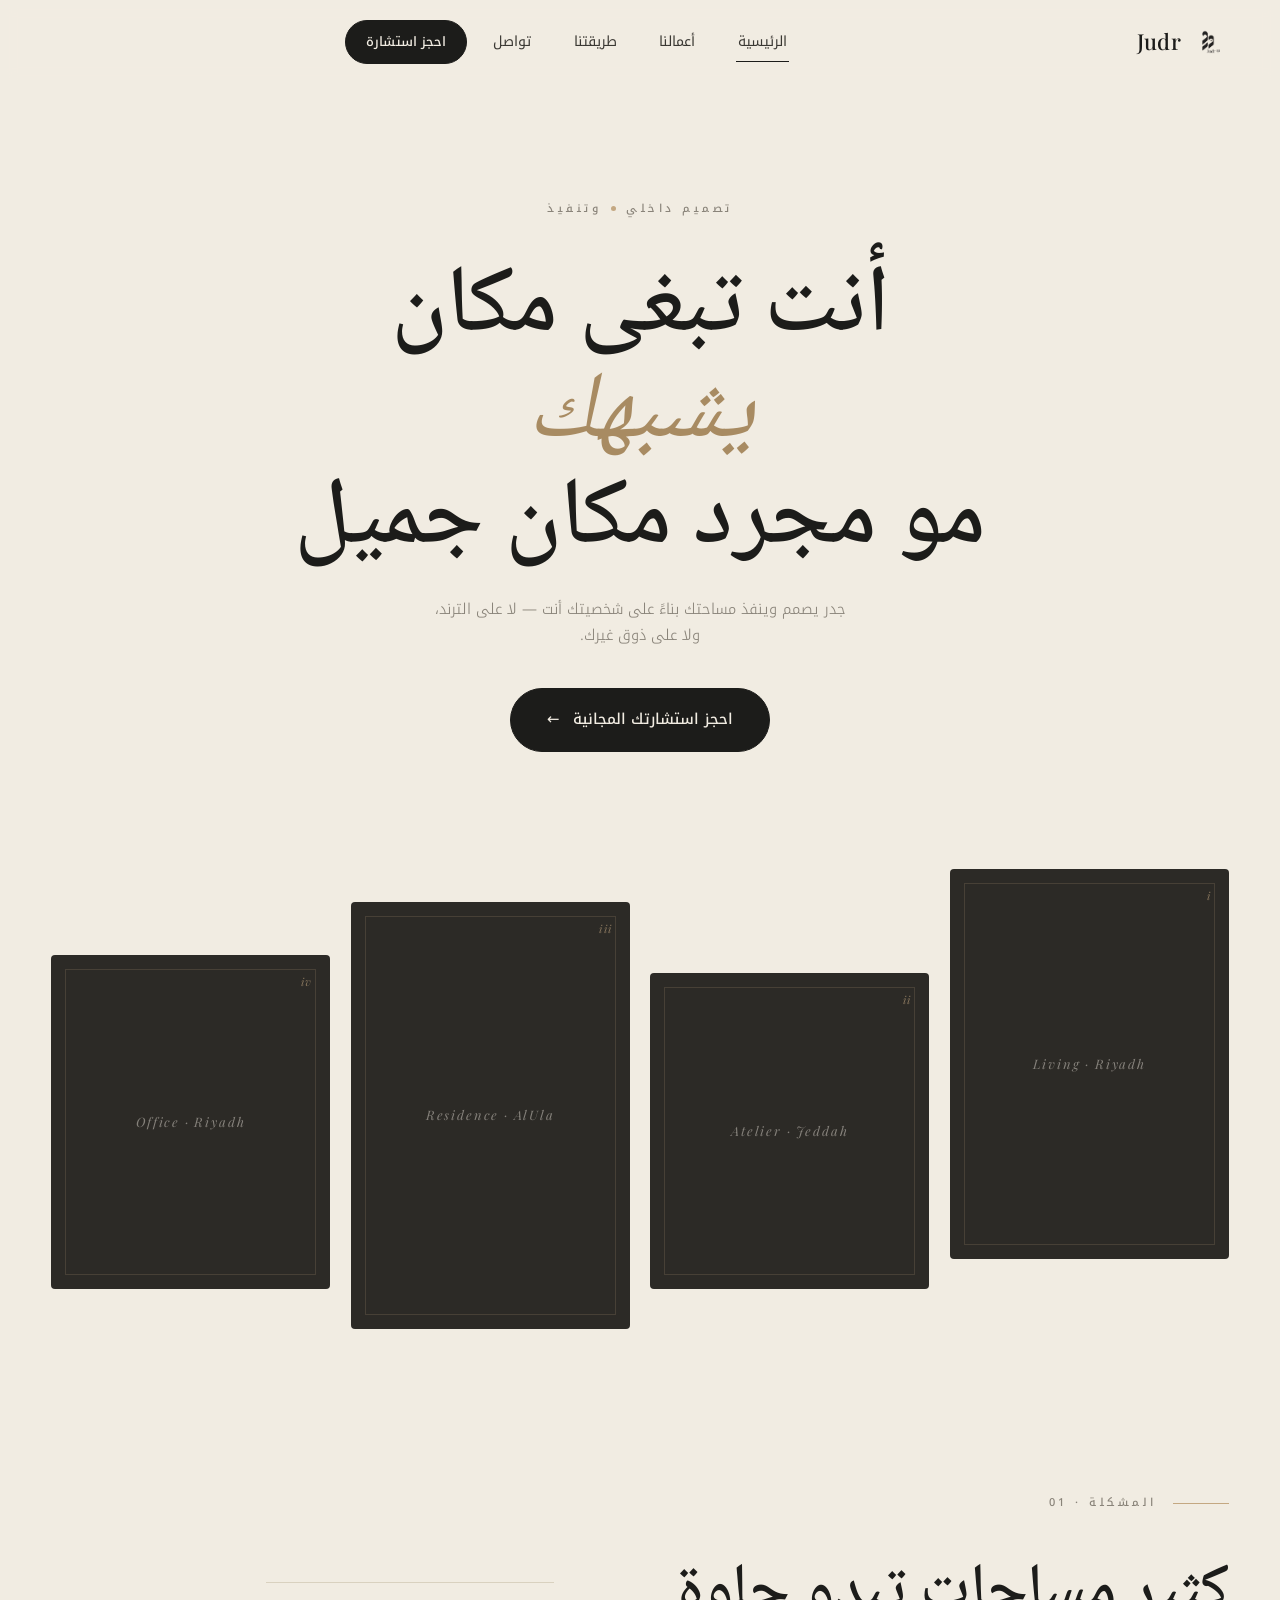
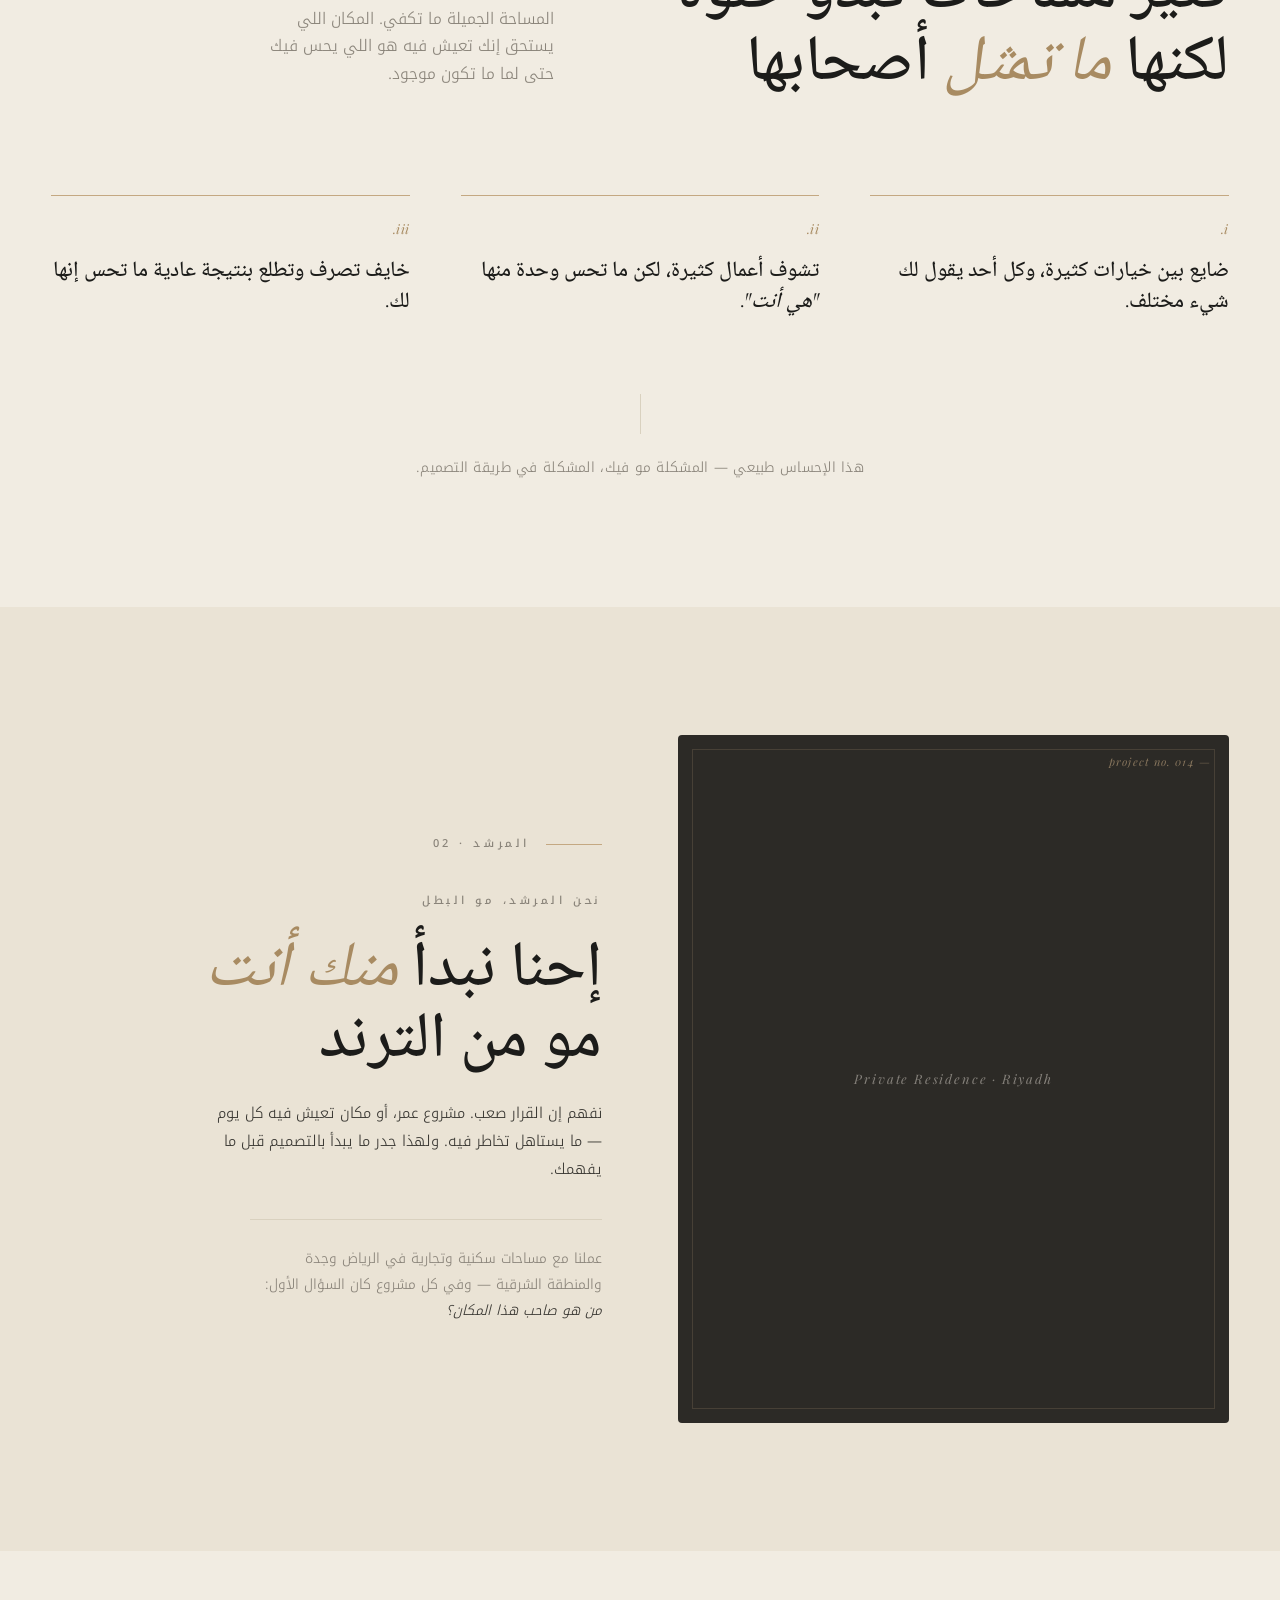
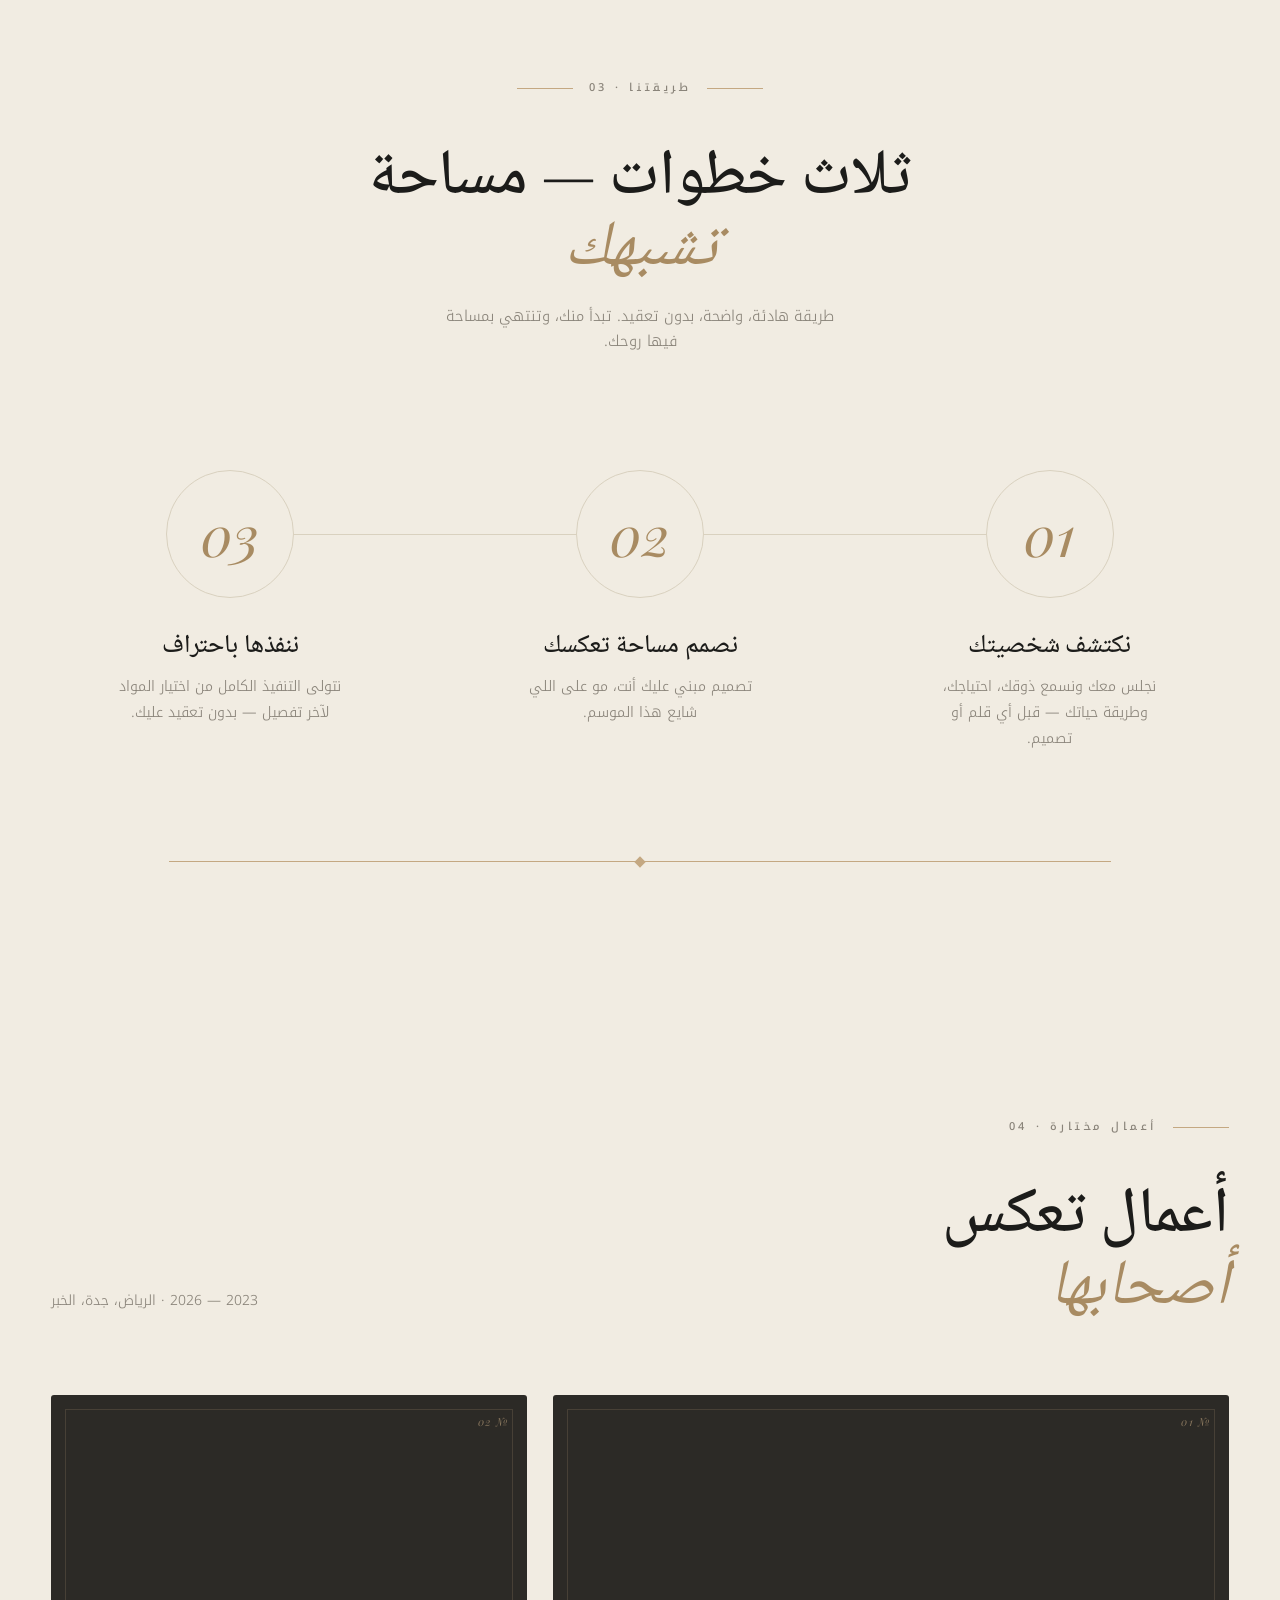
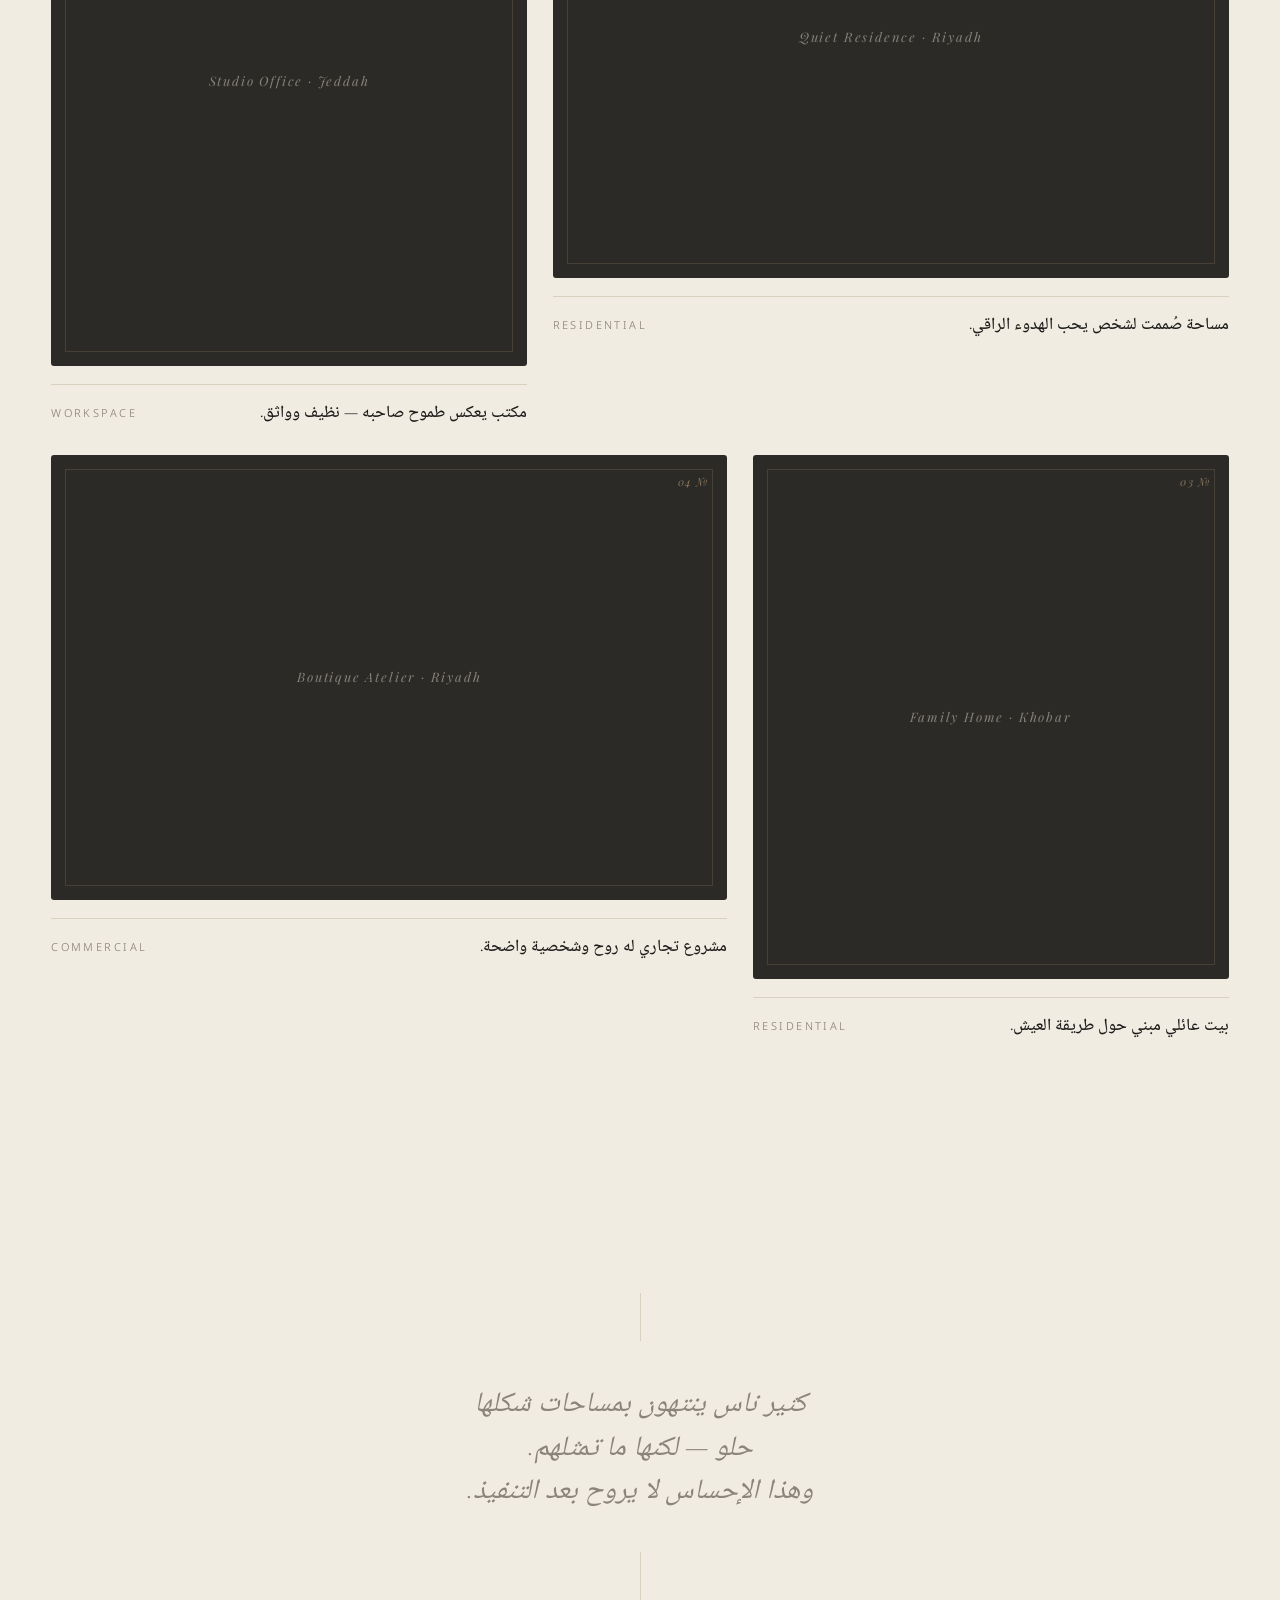
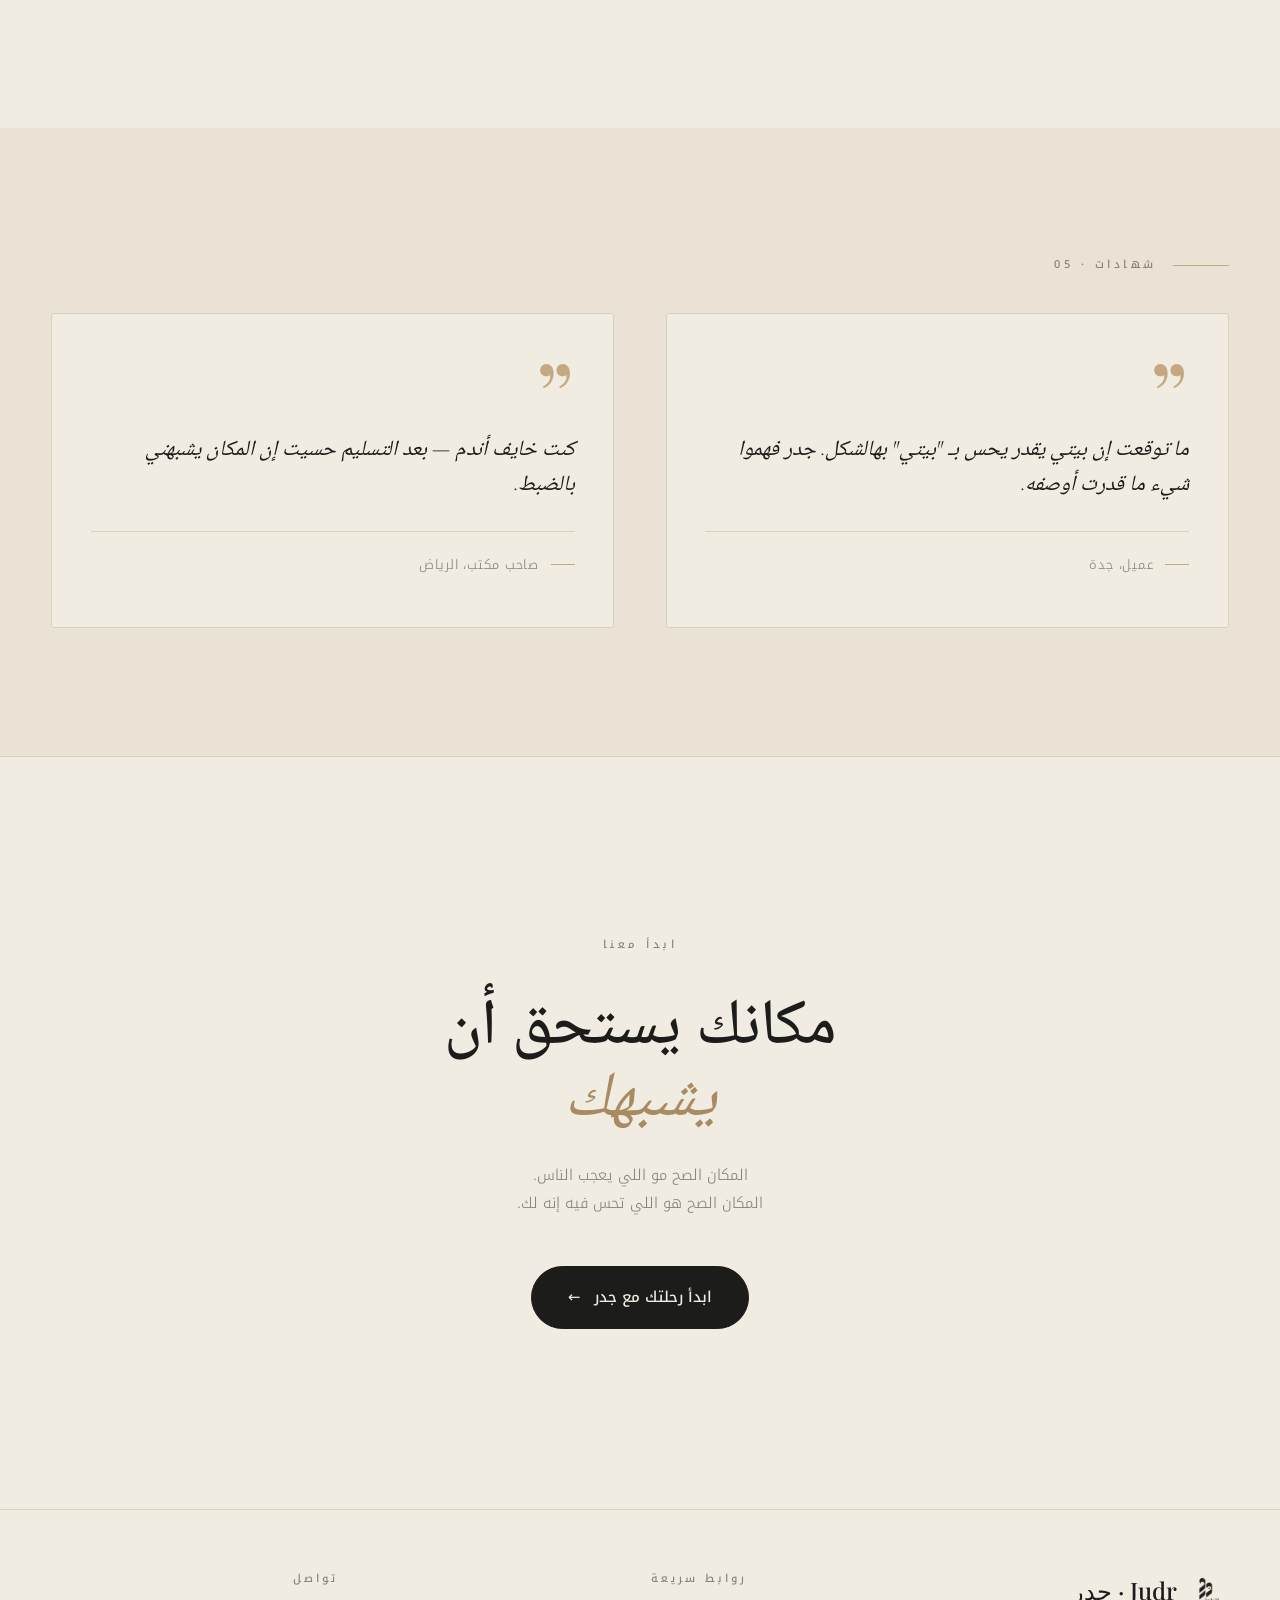
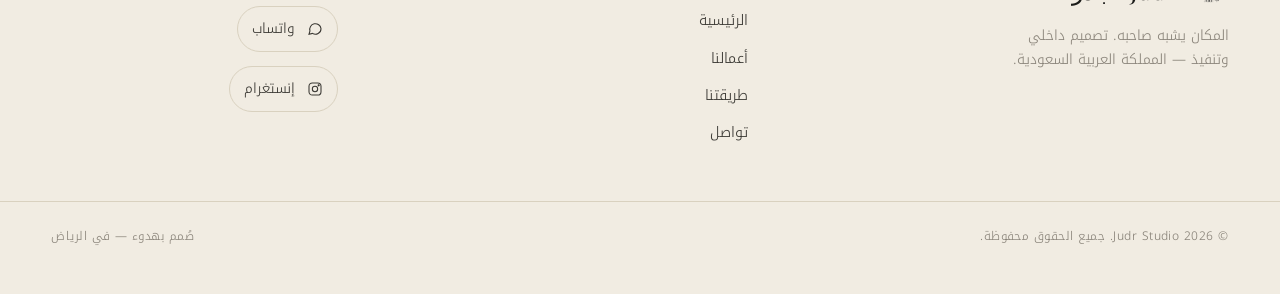
==== Judr Landing v1.html @ 9d0e46f1 "Add files via upload" ====
<!doctype html>
<html lang="ar" dir="rtl">
<head>
<meta charset="utf-8" />
<meta name="viewport" content="width=device-width, initial-scale=1" />
<title>جدر — تصميم داخلي وتنفيذ</title>
<link rel="preconnect" href="https://fonts.googleapis.com">
<link rel="preconnect" href="https://fonts.gstatic.com" crossorigin>
<link href="https://fonts.googleapis.com/css2?family=Cormorant+Garamond:ital,wght@0,400;0,500;0,600;0,700;1,400;1,500&family=Playfair+Display:ital,wght@0,400;0,500;0,600;0,700;1,400&family=Noto+Naskh+Arabic:wght@400;500;600;700&family=Noto+Kufi+Arabic:wght@300;400;500;600;700&display=swap" rel="stylesheet">
<style>
  /* ---------- Tokens ---------- */
  :root{
    --linen: #F1ECE2;
    --linen-2: #EAE3D5;
    --linen-deep: #2C2A26;
    --ink: #1C1C1A;
    --ink-soft: #3A3833;
    --muted: #8A847A;
    --muted-2: #B5AE9F;
    --rule: #D9D1BF;
    --gold: #C4A882;
    --gold-deep: #A88B62;

    --serif-ar: "Cormorant Garamond", "Noto Naskh Arabic", "Playfair Display", serif;
    --serif-en: "Playfair Display", "Cormorant Garamond", serif;
    --sans-ar: "Noto Kufi Arabic", "Inter", system-ui, sans-serif;

    --maxw: 1280px;
    --gutter: clamp(20px, 4vw, 56px);
  }

  *{box-sizing:border-box}
  html,body{margin:0;padding:0}
  html{scroll-behavior:smooth}
  body{
    background: var(--linen);
    color: var(--ink);
    font-family: var(--sans-ar);
    font-weight: 300;
    font-size: 16px;
    line-height: 1.7;
    -webkit-font-smoothing: antialiased;
    text-rendering: optimizeLegibility;
  }
  img{max-width:100%;display:block}
  a{color:inherit;text-decoration:none}
  button{font:inherit;color:inherit;background:none;border:0;cursor:pointer}

  .wrap{max-width: var(--maxw); margin:0 auto; padding: 0 var(--gutter);}

  /* ---------- Typography ---------- */
  .eyebrow{
    font-family: var(--sans-ar);
    font-size: 11px;
    font-weight: 500;
    letter-spacing: .32em;
    color: var(--muted);
    text-transform: uppercase;
  }
  .eyebrow .dot{
    display:inline-block; width:5px; height:5px; border-radius:50%;
    background: var(--gold); margin: 0 10px 2px; vertical-align: middle;
  }
  h1,h2,h3{
    font-family: var(--serif-ar);
    font-weight: 500;
    color: var(--ink);
    margin: 0;
    line-height: 1.12;
    letter-spacing: -0.005em;
  }
  h1{ font-size: clamp(44px, 7.4vw, 108px); font-weight: 500; }
  h2{ font-size: clamp(34px, 5vw, 68px); font-weight: 500; }
  h3{ font-size: clamp(20px, 1.6vw, 26px); font-weight: 600; }
  p{margin:0}

  .lede{
    font-family: var(--sans-ar);
    color: var(--ink-soft);
    font-size: clamp(15px, 1.15vw, 18px);
    font-weight: 300;
    line-height: 1.85;
  }
  .muted{ color: var(--muted); }

  /* ---------- Buttons ---------- */
  .pill{
    display:inline-flex; align-items:center; gap: 14px;
    padding: 14px 28px;
    border-radius: 999px;
    font-family: var(--sans-ar);
    font-size: 14px; font-weight: 500;
    background: var(--ink); color: var(--linen);
    transition: transform .25s ease, background .25s ease;
    border: 1px solid var(--ink);
  }
  .pill:hover{ background: #000; transform: translateY(-1px); }
  .pill .arrow{ display:inline-block; transition: transform .3s ease; }
  .pill:hover .arrow{ transform: translateX(-4px); }
  .pill.lg{ padding: 18px 36px; font-size: 15px; }
  .pill.ghost{
    background: transparent; color: var(--ink); border-color: var(--ink);
  }
  .pill.ghost:hover{ background: var(--ink); color: var(--linen); }

  .pill.sm{ padding: 10px 20px; font-size: 13px; }

  /* ---------- Nav ---------- */
  .nav{
    position: sticky; top: 0; z-index: 50;
    background: color-mix(in oklab, var(--linen) 92%, transparent);
    backdrop-filter: saturate(140%) blur(8px);
    -webkit-backdrop-filter: saturate(140%) blur(8px);
    border-bottom: 1px solid transparent;
    transition: border-color .3s ease, background .3s ease;
  }
  .nav.is-stuck{ border-bottom-color: var(--rule); }
  .nav-inner{
    display:grid;
    grid-template-columns: 1fr auto 1fr;
    align-items:center;
    height: 84px;
    gap: 24px;
  }
  .nav-brand{ display:flex; align-items:center; gap: 12px; }
  .nav-brand img{ width: 36px; height: 36px; object-fit: contain; }
  .nav-brand .word{
    font-family: var(--serif-en); font-size: 22px; font-weight: 500; letter-spacing: .01em;
  }
  .nav-links{
    display:flex; justify-content:center; gap: clamp(20px, 3vw, 44px);
    font-size: 14px; font-weight: 400; color: var(--ink-soft);
  }
  .nav-links a{
    position: relative; padding: 8px 2px;
    transition: color .25s ease;
  }
  .nav-links a::after{
    content:""; position:absolute; right:0; left:0; bottom: 0;
    height: 1px; background: var(--ink);
    transform: scaleX(0); transform-origin: right;
    transition: transform .35s ease;
  }
  .nav-links a:hover::after, .nav-links a.active::after{ transform: scaleX(1); }
  .nav-cta{ display:flex; justify-content: flex-start; }

  /* ---------- Hero ---------- */
  .hero{
    padding-top: clamp(60px, 9vw, 130px);
    padding-bottom: clamp(40px, 6vw, 80px);
    text-align: center;
    position: relative;
  }
  .hero .eyebrow{ display:block; margin-bottom: 28px; }
  .hero h1{
    max-width: 16ch;
    margin: 0 auto;
  }
  .hero h1 .accent{
    font-family: var(--serif-ar);
    font-style: italic;
    color: var(--gold-deep);
    font-weight: 400;
  }
  .hero .sub{
    max-width: 46ch;
    margin: 32px auto 40px;
    color: var(--muted);
    font-size: clamp(15px, 1.1vw, 17px);
  }

  /* hero photo strip — staggered */
  .strip{
    margin-top: clamp(60px, 9vw, 110px);
    display: grid;
    grid-template-columns: repeat(12, 1fr);
    gap: clamp(12px, 1.6vw, 22px);
    align-items: end;
  }
  .strip .ph{ border-radius: 4px; overflow:hidden; position: relative; }
  .strip .ph-1{ grid-column: 1 / span 3; aspect-ratio: 3/4.2; transform: translateY(-30px);}
  .strip .ph-2{ grid-column: 4 / span 3; aspect-ratio: 3/3.4;}
  .strip .ph-3{ grid-column: 7 / span 3; aspect-ratio: 3/4.6; transform: translateY(40px);}
  .strip .ph-4{ grid-column: 10 / span 3; aspect-ratio: 3/3.6;}

  /* ---------- Section frame ---------- */
  section{ padding: clamp(80px, 10vw, 160px) 0; }
  .section-label{
    display:flex; align-items:center; gap: 16px;
    margin-bottom: clamp(28px, 3vw, 44px);
  }
  .section-label .line{
    flex: 0 0 56px; height:1px; background: var(--gold);
  }
  .section-label.center{ justify-content:center; }

  /* ---------- Problem ---------- */
  .problem h2{ max-width: 22ch; }
  .problem-head{
    display:grid; grid-template-columns: 1.1fr .9fr; gap: 60px;
    align-items: end;
    margin-bottom: clamp(60px, 8vw, 100px);
  }
  .problem-head .aside{
    color: var(--muted); padding-bottom: 8px;
    max-width: 32ch;
    border-top: 1px solid var(--rule);
    padding-top: 22px;
  }
  .pains{
    display:grid; grid-template-columns: repeat(3, 1fr); gap: clamp(28px, 4vw, 56px);
  }
  .pain{
    border-top: 1px solid var(--gold);
    padding-top: 22px;
  }
  .pain .num{
    font-family: var(--serif-en);
    font-style: italic;
    color: var(--gold-deep);
    font-size: 13px;
    letter-spacing: .04em;
    margin-bottom: 14px;
  }
  .pain p{
    font-family: var(--serif-ar);
    font-size: clamp(20px, 1.7vw, 26px);
    line-height: 1.45;
    color: var(--ink);
    font-weight: 500;
  }
  .problem-foot{
    margin-top: clamp(50px, 6vw, 80px);
    text-align: center;
    color: var(--muted);
    font-size: 14px;
    letter-spacing: .02em;
  }
  .problem-foot::before{
    content:""; display:block; width:1px; height:40px; background: var(--rule); margin: 0 auto 22px;
  }

  /* ---------- Guide ---------- */
  .guide{ background: var(--linen-2); }
  .guide-grid{
    display:grid; grid-template-columns: 1fr 1fr; gap: clamp(40px, 6vw, 90px);
    align-items: center;
  }
  .guide-img{
    aspect-ratio: 4 / 5;
    border-radius: 4px; overflow:hidden;
  }
  .guide h2{ margin: 18px 0 28px; max-width: 14ch; }
  .guide h2 em{
    font-style: italic; color: var(--gold-deep); font-weight: 400;
  }
  .guide .lede{ max-width: 44ch; }
  .guide .proof{
    margin-top: 36px;
    padding-top: 26px;
    border-top: 1px solid var(--rule);
    color: var(--muted);
    font-size: 14px;
    line-height: 1.85;
    max-width: 44ch;
  }

  /* ---------- Methodology ---------- */
  .method{ text-align:center; }
  .method h2{ max-width: 18ch; margin: 0 auto; }
  .method h2 em{ font-style: italic; color: var(--gold-deep); font-weight: 400;}
  .method-intro{
    margin: 24px auto 0;
    color: var(--muted);
    max-width: 46ch;
    font-size: 15px;
  }
  .timeline{
    margin-top: clamp(70px, 9vw, 120px);
    position: relative;
  }
  .timeline-track{
    position: absolute;
    top: 64px;
    right: 12%; left: 12%;
    height: 1px; background: var(--rule);
  }
  .timeline-track::before, .timeline-track::after{
    content:""; position:absolute; top:50%; width:7px; height:7px; border-radius:50%;
    background: var(--gold); transform: translateY(-50%);
  }
  .timeline-track::before{ right: -3px; }
  .timeline-track::after{ left: -3px; }
  .steps{
    display:grid; grid-template-columns: repeat(3,1fr);
    gap: clamp(24px, 4vw, 56px);
    position: relative;
  }
  .step{
    text-align: center;
    padding: 0 8px;
  }
  .step .num{
    display:flex; align-items:center; justify-content:center;
    width: 128px; height: 128px;
    margin: 0 auto;
    border: 1px solid var(--rule);
    border-radius: 50%;
    background: var(--linen);
    font-family: var(--serif-en);
    font-style: italic;
    font-size: 56px;
    font-weight: 400;
    color: var(--gold-deep);
    position: relative;
  }
  .step .num::before{
    content:""; position:absolute; inset: 8px;
    border: 1px solid transparent;
    border-radius: 50%;
    transition: border-color .4s ease;
  }
  .step:hover .num::before{ border-color: var(--gold); }
  .step h3{
    margin-top: 32px;
    font-family: var(--serif-ar);
    font-size: clamp(22px, 2vw, 30px);
    font-weight: 500;
  }
  .step p{
    margin: 14px auto 0;
    color: var(--muted);
    max-width: 28ch;
    font-size: 14.5px;
    line-height: 1.8;
  }
  .method-divider{
    margin: clamp(70px, 9vw, 110px) auto 0;
    width: 80%; height: 1px; background: var(--gold);
    position: relative;
  }
  .method-divider::before{
    content:""; position:absolute; top:50%; right:50%;
    transform: translate(50%, -50%) rotate(45deg);
    width: 8px; height: 8px; background: var(--gold);
  }

  /* ---------- Work showcase ---------- */
  .work{ }
  .work-head{
    display:flex; justify-content: space-between; align-items: end;
    flex-wrap: wrap; gap: 24px;
    margin-bottom: clamp(50px, 6vw, 80px);
  }
  .work-head h2{ max-width: 18ch; }
  .work-head .meta{ color: var(--muted); font-size: 14px; padding-bottom: 6px; }

  .work-grid{
    display:grid;
    grid-template-columns: repeat(12, 1fr);
    gap: clamp(20px, 2.4vw, 36px) clamp(20px, 2vw, 28px);
  }
  .work-card{ display:block; }
  .work-card .ph{ border-radius: 3px; overflow:hidden; }
  .work-card .meta-row{
    display:flex; justify-content: space-between; align-items: baseline;
    margin-top: 18px;
    padding-top: 14px;
    border-top: 1px solid var(--rule);
    gap: 16px;
  }
  .work-card .desc{
    font-family: var(--serif-ar);
    font-size: clamp(17px, 1.3vw, 21px);
    color: var(--ink);
    line-height: 1.5;
    font-weight: 500;
  }
  .work-card .tag{
    font-size: 11px; letter-spacing: .22em; color: var(--muted);
    text-transform: uppercase;
    flex-shrink: 0;
    padding-top: 4px;
  }

  .work-card.c1{ grid-column: 1 / span 7; }
  .work-card.c1 .ph{ aspect-ratio: 7/5; }
  .work-card.c2{ grid-column: 8 / span 5; transform: translateY(60px); }
  .work-card.c2 .ph{ aspect-ratio: 5/6; }
  .work-card.c3{ grid-column: 1 / span 5; }
  .work-card.c3 .ph{ aspect-ratio: 5/5.5; }
  .work-card.c4{ grid-column: 6 / span 7; transform: translateY(-40px); }
  .work-card.c4 .ph{ aspect-ratio: 7/4.6; }

  /* ---------- Failure line ---------- */
  .failure{
    text-align:center;
    padding: clamp(80px, 10vw, 140px) 0;
  }
  .failure p{
    font-family: var(--serif-ar);
    font-style: italic;
    font-size: clamp(22px, 2.2vw, 32px);
    color: var(--muted);
    max-width: 30ch;
    margin: 0 auto;
    line-height: 1.55;
    font-weight: 400;
  }
  .failure::before, .failure::after{
    content:""; display:block; width:1px; height:48px;
    background: var(--rule); margin: 0 auto;
  }
  .failure::before{ margin-bottom: 40px; }
  .failure::after{ margin-top: 40px; }

  /* ---------- Testimonials ---------- */
  .quotes{ background: var(--linen-2); }
  .quotes-grid{
    display:grid; grid-template-columns: 1fr 1fr; gap: clamp(28px, 4vw, 64px);
  }
  .qcard{
    padding: clamp(36px, 4vw, 56px) clamp(28px, 3vw, 48px);
    background: var(--linen);
    border: 1px solid var(--rule);
    border-radius: 3px;
    position: relative;
  }
  .qcard .mark{
    font-family: var(--serif-en);
    color: var(--gold);
    font-size: 96px;
    line-height: .6;
    height: 50px;
    margin-bottom: 16px;
  }
  .qcard blockquote{
    margin: 0;
    font-family: var(--serif-ar);
    font-style: italic;
    font-size: clamp(20px, 1.7vw, 26px);
    line-height: 1.6;
    color: var(--ink);
    font-weight: 400;
  }
  .qcard .by{
    margin-top: 30px;
    padding-top: 22px;
    border-top: 1px solid var(--rule);
    color: var(--muted);
    font-size: 13px;
    letter-spacing: .06em;
    display:flex; align-items:center; gap: 12px;
  }
  .qcard .by .dash{ width: 24px; height: 1px; background: var(--gold); display:inline-block; }

  /* ---------- Final CTA ---------- */
  .final{
    text-align:center;
    padding: clamp(110px, 14vw, 200px) 0;
    background: var(--linen);
    border-top: 1px solid var(--rule);
  }
  .final .eyebrow{ display:block; margin-bottom: 32px; }
  .final h2{ max-width: 18ch; margin: 0 auto; }
  .final h2 em{ font-style: italic; color: var(--gold-deep); font-weight:400; }
  .final p{
    margin: 32px auto 48px;
    max-width: 38ch;
    color: var(--muted);
    font-size: clamp(15px, 1.1vw, 17px);
    line-height: 1.85;
  }

  /* ---------- Footer ---------- */
  footer{
    border-top: 1px solid var(--rule);
    background: var(--linen);
    padding: 60px 0 48px;
  }
  .foot{
    display:grid;
    grid-template-columns: 1.2fr 1fr .8fr;
    gap: clamp(28px, 4vw, 60px);
    align-items: start;
  }
  .foot-brand{ display:flex; flex-direction:column; gap: 14px; }
  .foot-brand .row{ display:flex; align-items:center; gap: 12px; }
  .foot-brand img{ width: 40px; height: 40px; object-fit: contain; }
  .foot-brand .word{ font-family: var(--serif-en); font-size: 24px; font-weight: 500; }
  .foot-brand .tag{ color: var(--muted); font-size: 14px; max-width: 28ch; line-height: 1.7; }

  .foot h4{
    margin: 0 0 18px;
    font-family: var(--sans-ar);
    font-size: 11px;
    letter-spacing: .28em;
    color: var(--muted);
    font-weight: 500;
    text-transform: uppercase;
  }
  .foot ul{ list-style:none; margin:0; padding:0; display:flex; flex-direction:column; gap: 10px; }
  .foot ul a{
    font-size: 14.5px; color: var(--ink-soft);
    transition: color .25s ease;
  }
  .foot ul a:hover{ color: var(--gold-deep); }

  .socials{ display:flex; flex-direction:column; gap: 14px; }
  .socials a{
    display:inline-flex; align-items:center; gap: 12px;
    font-size: 14px; color: var(--ink-soft);
    padding: 10px 14px;
    border: 1px solid var(--rule);
    border-radius: 999px;
    width: fit-content;
    transition: border-color .25s ease, color .25s ease;
  }
  .socials a:hover{ border-color: var(--gold); color: var(--ink); }
  .socials svg{ width: 16px; height: 16px; }

  .foot-base{
    margin-top: 56px;
    padding-top: 24px;
    border-top: 1px solid var(--rule);
    display:flex; justify-content:space-between; gap: 16px;
    font-size: 12px; color: var(--muted);
    letter-spacing: .04em;
  }

  /* ---------- Image placeholder (dark linen) ---------- */
  .ph{
    background: var(--linen-deep);
    color: rgba(241,236,226,.55);
    display:flex; align-items:center; justify-content:center;
    text-align:center;
    position: relative;
    overflow: hidden;
  }
  .ph .label{
    font-family: var(--serif-en);
    font-style: italic;
    font-size: 13px;
    letter-spacing: .14em;
    color: rgba(241,236,226,.45);
    padding: 0 12px;
  }
  .ph::before{
    content:"";
    position:absolute;
    inset: 14px;
    border: 1px solid rgba(196,168,130,.18);
    pointer-events: none;
  }
  .ph .corner{
    position:absolute; top:18px; right:18px;
    font-family: var(--serif-en);
    font-style: italic;
    font-size: 11px;
    color: rgba(196,168,130,.6);
    letter-spacing: .1em;
  }

  /* ---------- Reveal on scroll ---------- */
  .reveal{ opacity:0; transform: translateY(18px); transition: opacity 1.1s ease, transform 1.1s ease;}
  .reveal.in{ opacity:1; transform: none; }

  /* ---------- Responsive ---------- */
  @media (max-width: 960px){
    .nav-inner{ grid-template-columns: 1fr auto; height: 72px;}
    .nav-links{ display:none; }
    .strip{ grid-template-columns: repeat(6, 1fr); }
    .strip .ph-1{ grid-column: 1 / span 3; transform:none; aspect-ratio: 3/4;}
    .strip .ph-2{ grid-column: 4 / span 3; aspect-ratio: 3/4;}
    .strip .ph-3{ grid-column: 1 / span 3; transform:none; aspect-ratio: 3/4;}
    .strip .ph-4{ grid-column: 4 / span 3; aspect-ratio: 3/4;}
    .problem-head{ grid-template-columns: 1fr; gap: 28px; }
    .pains{ grid-template-columns: 1fr; gap: 36px; }
    .guide-grid{ grid-template-columns: 1fr; }
    .guide-img{ aspect-ratio: 4/3.6; }
    .timeline-track{ display:none; }
    .steps{ grid-template-columns: 1fr; gap: 56px; }
    .work-grid{ grid-template-columns: 1fr; }
    .work-card.c1, .work-card.c2, .work-card.c3, .work-card.c4{
      grid-column: 1 / -1; transform: none;
    }
    .work-card .ph{ aspect-ratio: 4/3 !important; }
    .quotes-grid{ grid-template-columns: 1fr; }
    .foot{ grid-template-columns: 1fr; gap: 40px; }
    .foot-base{ flex-direction: column; gap: 8px; }
  }
  @media (max-width: 560px){
    .hero{ padding-top: 40px; }
    .pill.lg{ padding: 16px 28px; }
  }
</style>
</head>
<body>

<!-- ============== NAV ============== -->
<header class="nav" id="nav">
  <div class="wrap nav-inner">
    <a href="#" class="nav-brand" aria-label="جدر">
      <img src="assets/judr-logo.png" alt="" />
      <span class="word">Judr</span>
    </a>
    <nav class="nav-links" aria-label="الرئيسية">
      <a href="#" class="active">الرئيسية</a>
      <a href="#work">أعمالنا</a>
      <a href="#method">طريقتنا</a>
      <a href="#contact">تواصل</a>
    </nav>
    <div class="nav-cta">
      <a class="pill sm" href="#contact">احجز استشارة</a>
    </div>
  </div>
</header>

<!-- ============== HERO ============== -->
<section class="hero">
  <div class="wrap">
    <span class="eyebrow">تصميم داخلي<span class="dot"></span>وتنفيذ</span>
    <h1 class="reveal">
      أنت تبغى مكان <span class="accent">يشبهك</span><br/>
      مو مجرد مكان جميل
    </h1>
    <p class="sub reveal">جدر يصمم وينفذ مساحتك بناءً على شخصيتك أنت — لا على الترند، ولا على ذوق غيرك.</p>
    <a class="pill lg" href="#contact">
      احجز استشارتك المجانية
      <span class="arrow">←</span>
    </a>

    <div class="strip">
      <div class="ph ph-1"><span class="corner">i</span><span class="label">Living · Riyadh</span></div>
      <div class="ph ph-2"><span class="corner">ii</span><span class="label">Atelier · Jeddah</span></div>
      <div class="ph ph-3"><span class="corner">iii</span><span class="label">Residence · AlUla</span></div>
      <div class="ph ph-4"><span class="corner">iv</span><span class="label">Office · Riyadh</span></div>
    </div>
  </div>
</section>

<!-- ============== PROBLEM ============== -->
<section class="problem">
  <div class="wrap">
    <div class="problem-head">
      <div>
        <div class="section-label"><span class="line"></span><span class="eyebrow">المشكلة · 01</span></div>
        <h2 class="reveal">
          كثير مساحات تبدو حلوة<br/>
          لكنها <em style="font-style:italic;color:var(--gold-deep);font-weight:400">ما تمثل</em> أصحابها
        </h2>
      </div>
      <p class="aside">المساحة الجميلة ما تكفي. المكان اللي يستحق إنك تعيش فيه هو اللي يحس فيك حتى لما ما تكون موجود.</p>
    </div>

    <div class="pains">
      <div class="pain reveal">
        <div class="num">i.</div>
        <p>ضايع بين خيارات كثيرة، وكل أحد يقول لك شيء مختلف.</p>
      </div>
      <div class="pain reveal">
        <div class="num">ii.</div>
        <p>تشوف أعمال كثيرة، لكن ما تحس وحدة منها <em style="font-style:italic">"هي أنت"</em>.</p>
      </div>
      <div class="pain reveal">
        <div class="num">iii.</div>
        <p>خايف تصرف وتطلع بنتيجة عادية ما تحس إنها لك.</p>
      </div>
    </div>

    <p class="problem-foot">هذا الإحساس طبيعي — المشكلة مو فيك، المشكلة في طريقة التصميم.</p>
  </div>
</section>

<!-- ============== GUIDE ============== -->
<section class="guide">
  <div class="wrap">
    <div class="guide-grid">
      <div class="guide-img ph">
        <span class="corner">— project no. 014</span>
        <span class="label">Private Residence · Riyadh</span>
      </div>
      <div class="reveal">
        <div class="section-label"><span class="line"></span><span class="eyebrow">المرشد · 02</span></div>
        <span class="eyebrow" style="display:block;margin-bottom:14px">نحن المرشد، مو البطل</span>
        <h2>إحنا نبدأ <em>منك أنت</em><br/>مو من الترند</h2>
        <p class="lede">نفهم إن القرار صعب. مشروع عمر، أو مكان تعيش فيه كل يوم — ما يستاهل تخاطر فيه. ولهذا جدر ما يبدأ بالتصميم قبل ما يفهمك.</p>
        <p class="proof">عملنا مع مساحات سكنية وتجارية في الرياض وجدة والمنطقة الشرقية — وفي كل مشروع كان السؤال الأول: <em style="color:var(--ink-soft)">من هو صاحب هذا المكان؟</em></p>
      </div>
    </div>
  </div>
</section>

<!-- ============== METHODOLOGY ============== -->
<section class="method" id="method">
  <div class="wrap">
    <div class="section-label center"><span class="line"></span><span class="eyebrow">طريقتنا · 03</span><span class="line"></span></div>
    <h2>ثلاث خطوات — مساحة <em>تشبهك</em></h2>
    <p class="method-intro">طريقة هادئة، واضحة، بدون تعقيد. تبدأ منك، وتنتهي بمساحة فيها روحك.</p>

    <div class="timeline">
      <div class="timeline-track" aria-hidden="true"></div>
      <div class="steps">
        <div class="step reveal">
          <div class="num">01</div>
          <h3>نكتشف شخصيتك</h3>
          <p>نجلس معك ونسمع ذوقك، احتياجك، وطريقة حياتك — قبل أي قلم أو تصميم.</p>
        </div>
        <div class="step reveal">
          <div class="num">02</div>
          <h3>نصمم مساحة تعكسك</h3>
          <p>تصميم مبني عليك أنت، مو على اللي شايع هذا الموسم.</p>
        </div>
        <div class="step reveal">
          <div class="num">03</div>
          <h3>ننفذها باحتراف</h3>
          <p>نتولى التنفيذ الكامل من اختيار المواد لآخر تفصيل — بدون تعقيد عليك.</p>
        </div>
      </div>
    </div>

    <div class="method-divider" aria-hidden="true"></div>
  </div>
</section>

<!-- ============== WORK ============== -->
<section class="work" id="work">
  <div class="wrap">
    <div class="work-head">
      <div>
        <div class="section-label"><span class="line"></span><span class="eyebrow">أعمال مختارة · 04</span></div>
        <h2 class="reveal">أعمال تعكس<br/><em style="font-style:italic;color:var(--gold-deep);font-weight:400">أصحابها</em></h2>
      </div>
      <span class="meta">2023 — 2026 · الرياض، جدة، الخبر</span>
    </div>

    <div class="work-grid">
      <a class="work-card c1 reveal" href="#">
        <div class="ph"><span class="corner">№ 01</span><span class="label">Quiet Residence · Riyadh</span></div>
        <div class="meta-row">
          <p class="desc">مساحة صُممت لشخص يحب الهدوء الراقي.</p>
          <span class="tag">Residential</span>
        </div>
      </a>
      <a class="work-card c2 reveal" href="#">
        <div class="ph"><span class="corner">№ 02</span><span class="label">Studio Office · Jeddah</span></div>
        <div class="meta-row">
          <p class="desc">مكتب يعكس طموح صاحبه — نظيف وواثق.</p>
          <span class="tag">Workspace</span>
        </div>
      </a>
      <a class="work-card c3 reveal" href="#">
        <div class="ph"><span class="corner">№ 03</span><span class="label">Family Home · Khobar</span></div>
        <div class="meta-row">
          <p class="desc">بيت عائلي مبني حول طريقة العيش.</p>
          <span class="tag">Residential</span>
        </div>
      </a>
      <a class="work-card c4 reveal" href="#">
        <div class="ph"><span class="corner">№ 04</span><span class="label">Boutique Atelier · Riyadh</span></div>
        <div class="meta-row">
          <p class="desc">مشروع تجاري له روح وشخصية واضحة.</p>
          <span class="tag">Commercial</span>
        </div>
      </a>
    </div>
  </div>
</section>

<!-- ============== FAILURE LINE ============== -->
<section class="failure">
  <div class="wrap">
    <p>كثير ناس ينتهون بمساحات شكلها حلو — لكنها ما تمثلهم.<br/>وهذا الإحساس لا يروح بعد التنفيذ.</p>
  </div>
</section>

<!-- ============== TESTIMONIALS ============== -->
<section class="quotes">
  <div class="wrap">
    <div class="section-label"><span class="line"></span><span class="eyebrow">شهادات · 05</span></div>
    <div class="quotes-grid">
      <div class="qcard reveal">
        <div class="mark">”</div>
        <blockquote>ما توقعت إن بيتي يقدر يحس بـ "بيتي" بهالشكل. جدر فهموا شيء ما قدرت أوصفه.</blockquote>
        <div class="by"><span class="dash"></span><span>عميل، جدة</span></div>
      </div>
      <div class="qcard reveal">
        <div class="mark">”</div>
        <blockquote>كنت خايف أندم — بعد التسليم حسيت إن المكان يشبهني بالضبط.</blockquote>
        <div class="by"><span class="dash"></span><span>صاحب مكتب، الرياض</span></div>
      </div>
    </div>
  </div>
</section>

<!-- ============== FINAL CTA ============== -->
<section class="final" id="contact">
  <div class="wrap">
    <span class="eyebrow">ابدأ معنا</span>
    <h2>مكانك يستحق أن <em>يشبهك</em></h2>
    <p>المكان الصح مو اللي يعجب الناس.<br/>المكان الصح هو اللي تحس فيه إنه لك.</p>
    <a class="pill lg" href="#">
      ابدأ رحلتك مع جدر
      <span class="arrow">←</span>
    </a>
  </div>
</section>

<!-- ============== FOOTER ============== -->
<footer>
  <div class="wrap foot">
    <div class="foot-brand">
      <div class="row">
        <img src="assets/judr-logo.png" alt="" />
        <span class="word">Judr · جدر</span>
      </div>
      <p class="tag">المكان يشبه صاحبه. تصميم داخلي وتنفيذ — المملكة العربية السعودية.</p>
    </div>
    <div>
      <h4>روابط سريعة</h4>
      <ul>
        <li><a href="#">الرئيسية</a></li>
        <li><a href="#work">أعمالنا</a></li>
        <li><a href="#method">طريقتنا</a></li>
        <li><a href="#contact">تواصل</a></li>
      </ul>
    </div>
    <div>
      <h4>تواصل</h4>
      <div class="socials">
        <a href="#" aria-label="WhatsApp">
          <svg viewBox="0 0 24 24" fill="none" stroke="currentColor" stroke-width="1.6"><path d="M21 11.5a8.38 8.38 0 0 1-12.8 7.13L3 20l1.4-5.1A8.5 8.5 0 1 1 21 11.5z"/></svg>
          واتساب
        </a>
        <a href="#" aria-label="Instagram">
          <svg viewBox="0 0 24 24" fill="none" stroke="currentColor" stroke-width="1.6"><rect x="3" y="3" width="18" height="18" rx="5"/><circle cx="12" cy="12" r="4"/><circle cx="17.5" cy="6.5" r=".8" fill="currentColor"/></svg>
          إنستغرام
        </a>
      </div>
    </div>
  </div>
  <div class="wrap foot-base">
    <span>© 2026 Judr Studio. جميع الحقوق محفوظة.</span>
    <span>صُمم بهدوء — في الرياض</span>
  </div>
</footer>

<script>
  // sticky nav border on scroll
  const nav = document.getElementById('nav');
  const onScroll = () => {
    if (window.scrollY > 8) nav.classList.add('is-stuck');
    else nav.classList.remove('is-stuck');
  };
  window.addEventListener('scroll', onScroll, { passive: true });
  onScroll();

  // reveal on scroll
  const io = new IntersectionObserver((entries) => {
    entries.forEach(e => {
      if (e.isIntersecting) { e.target.classList.add('in'); io.unobserve(e.target); }
    });
  }, { threshold: 0.12, rootMargin: '0px 0px -60px 0px' });
  document.querySelectorAll('.reveal').forEach(el => io.observe(el));
</script>

</body>
</html>
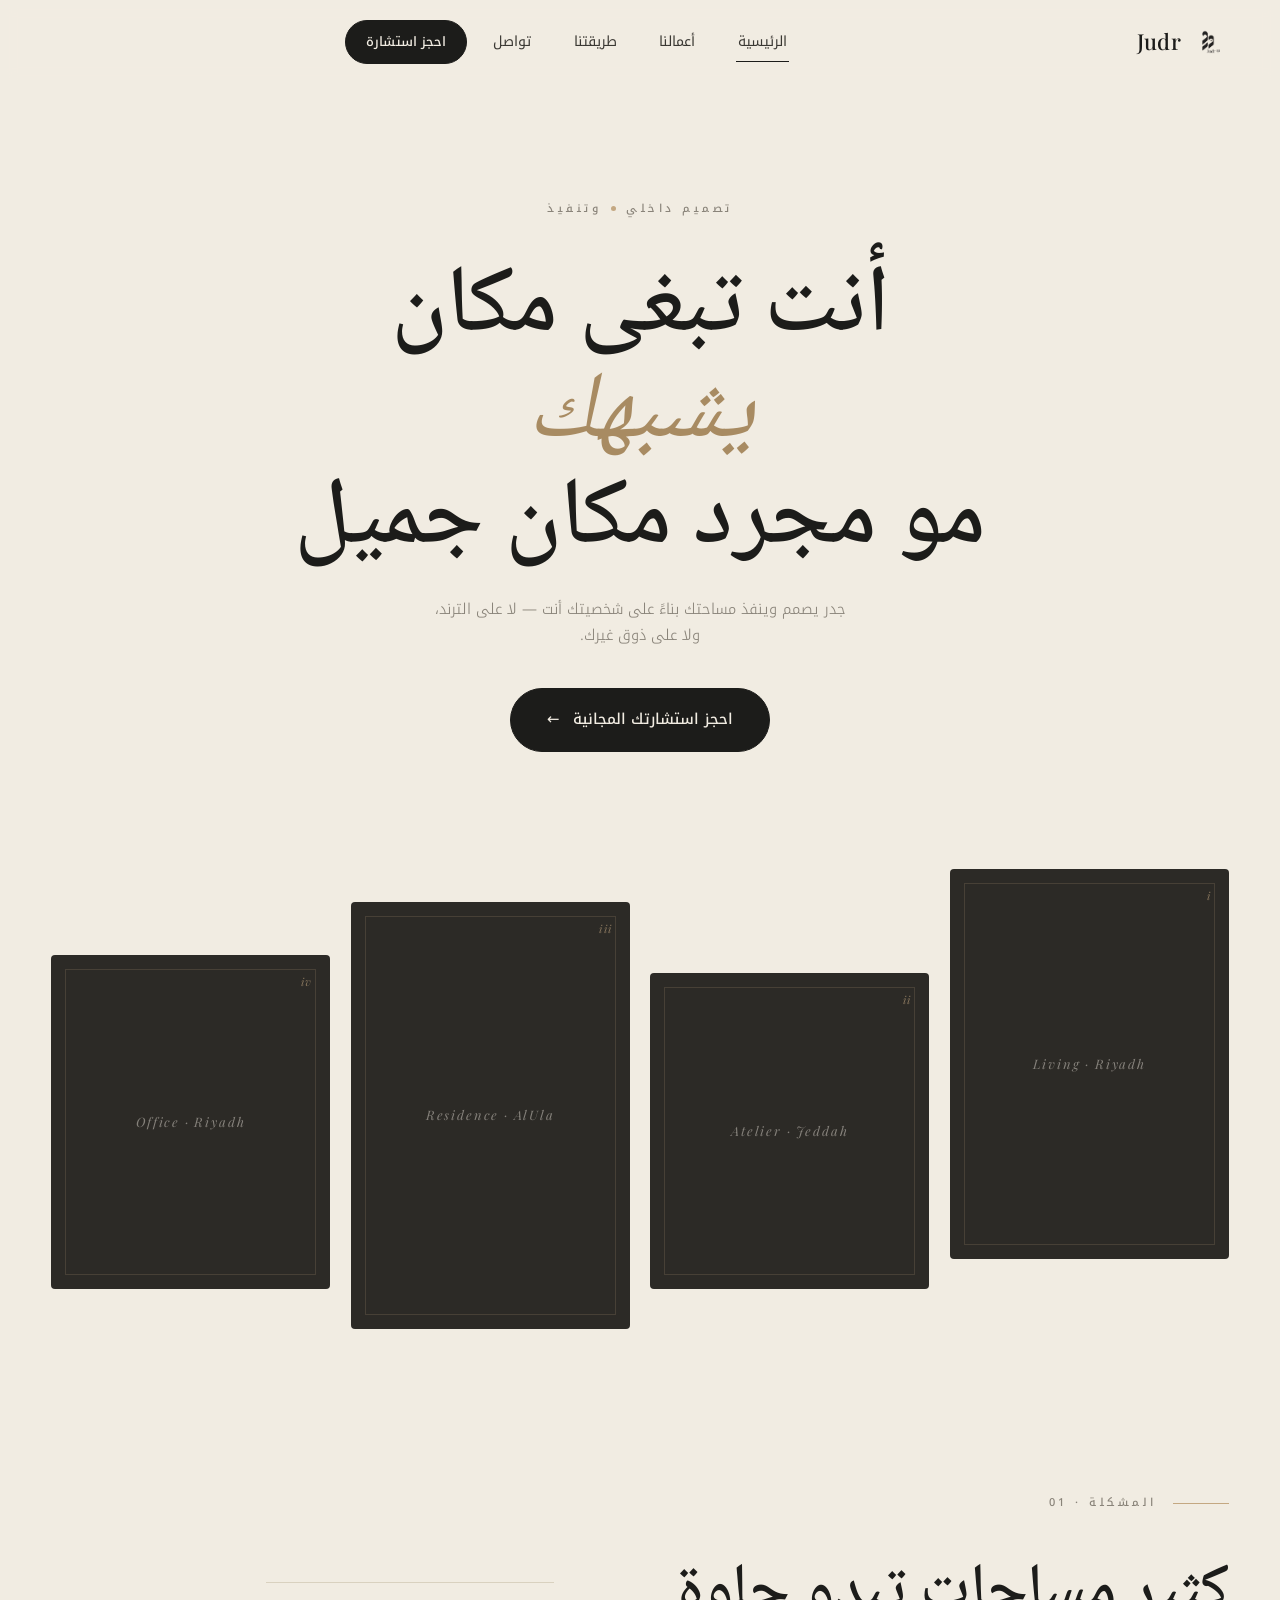
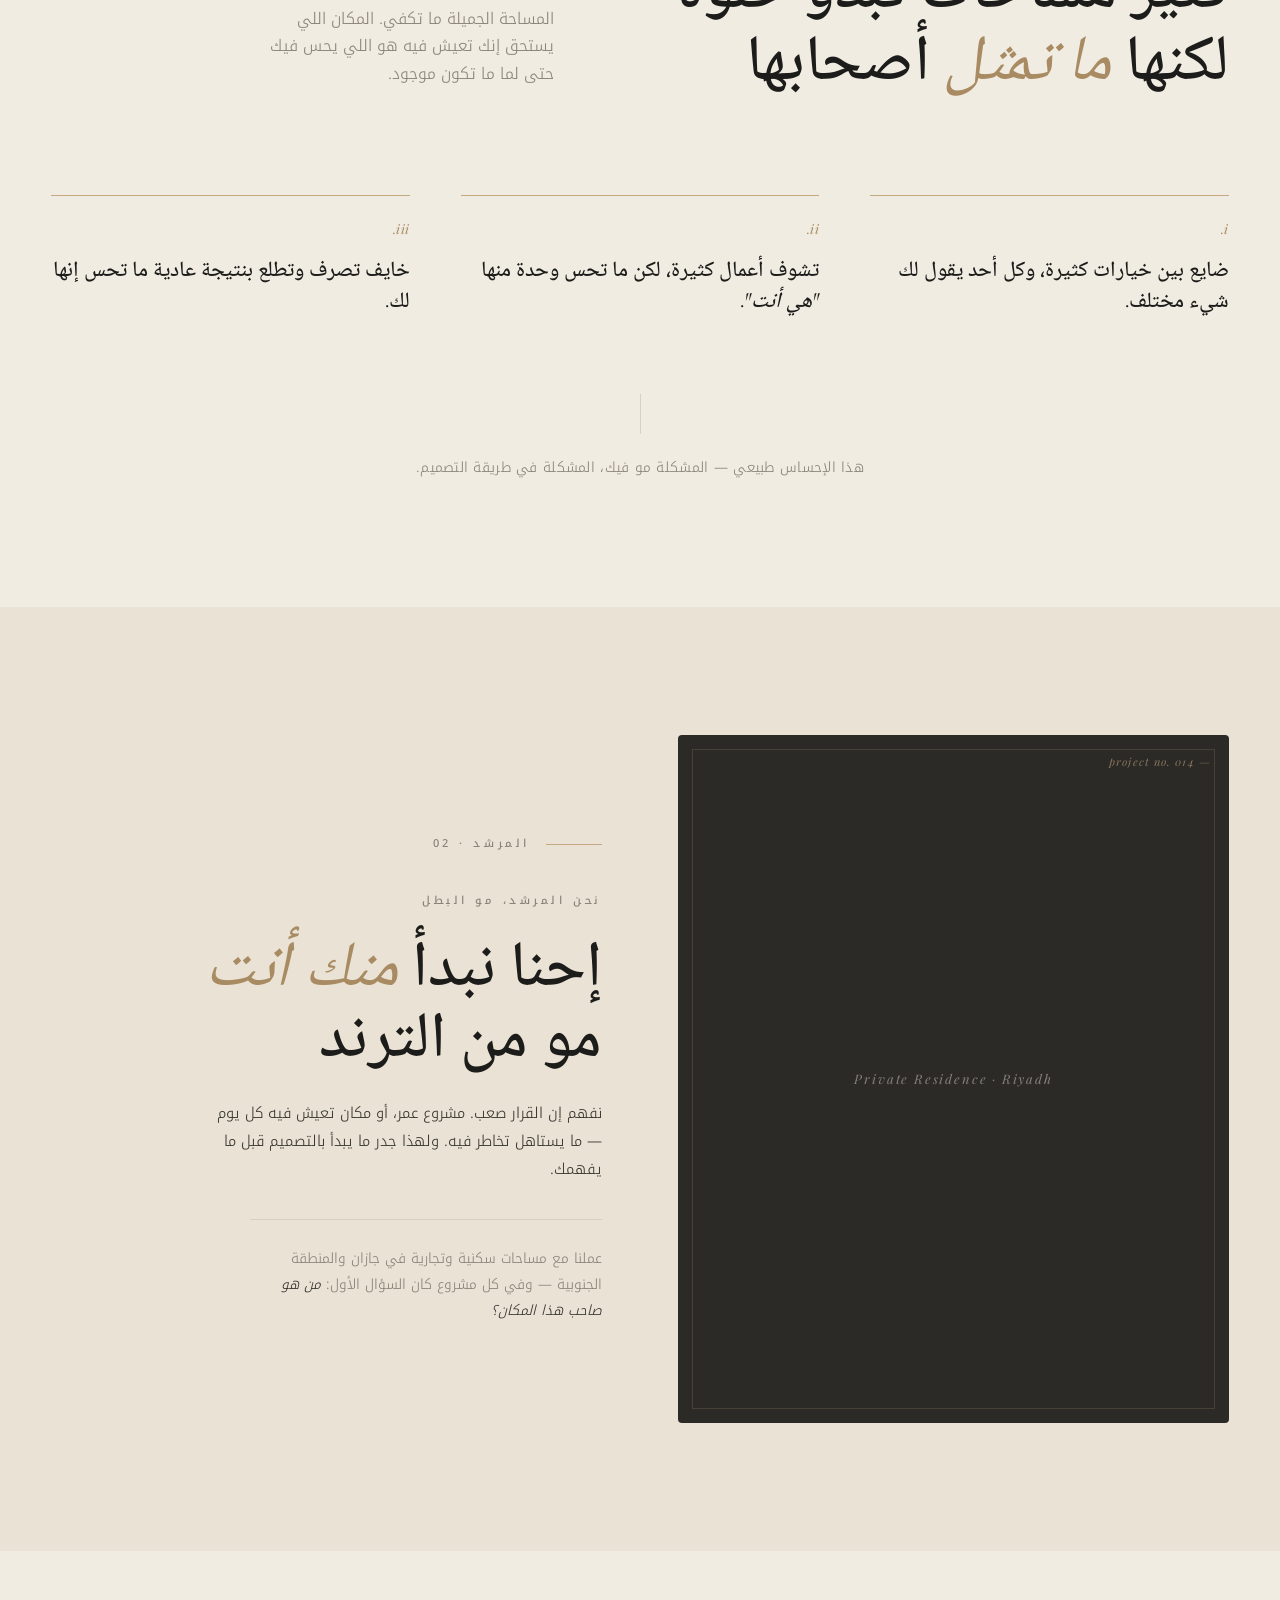
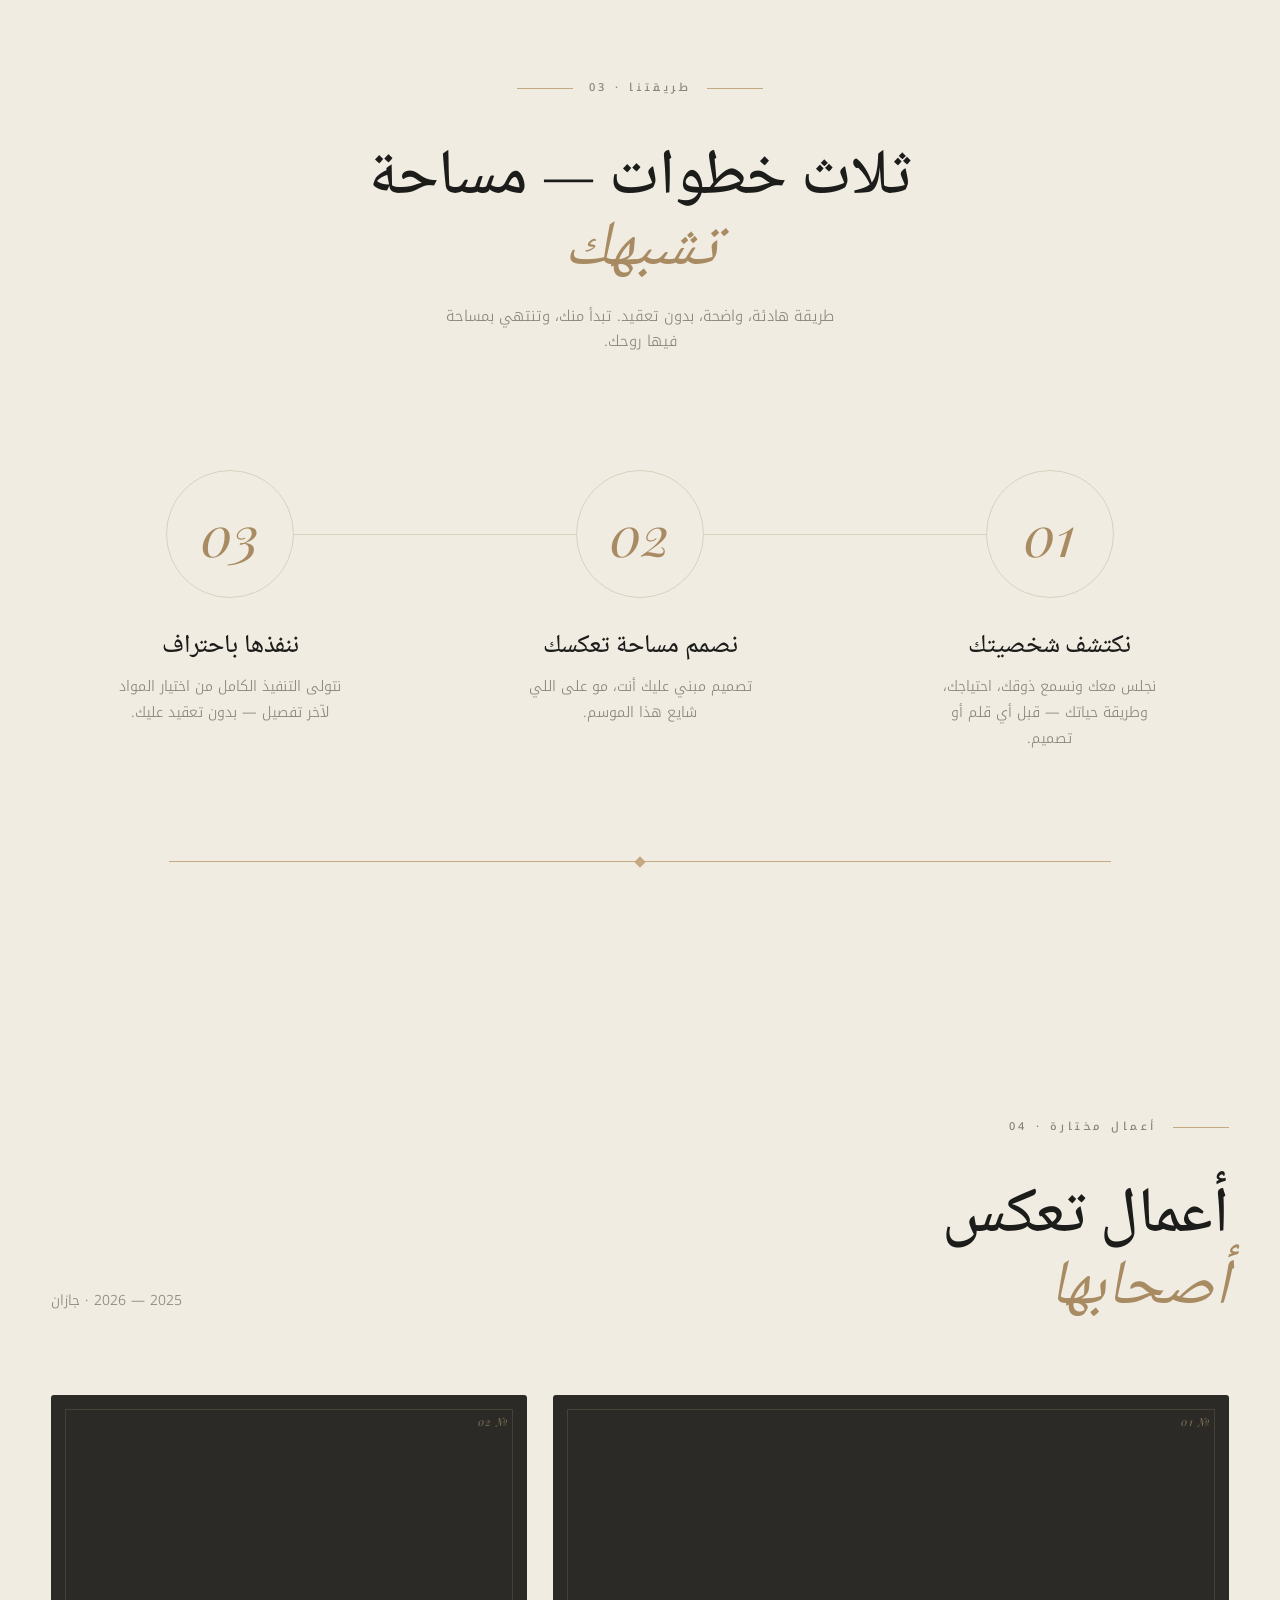
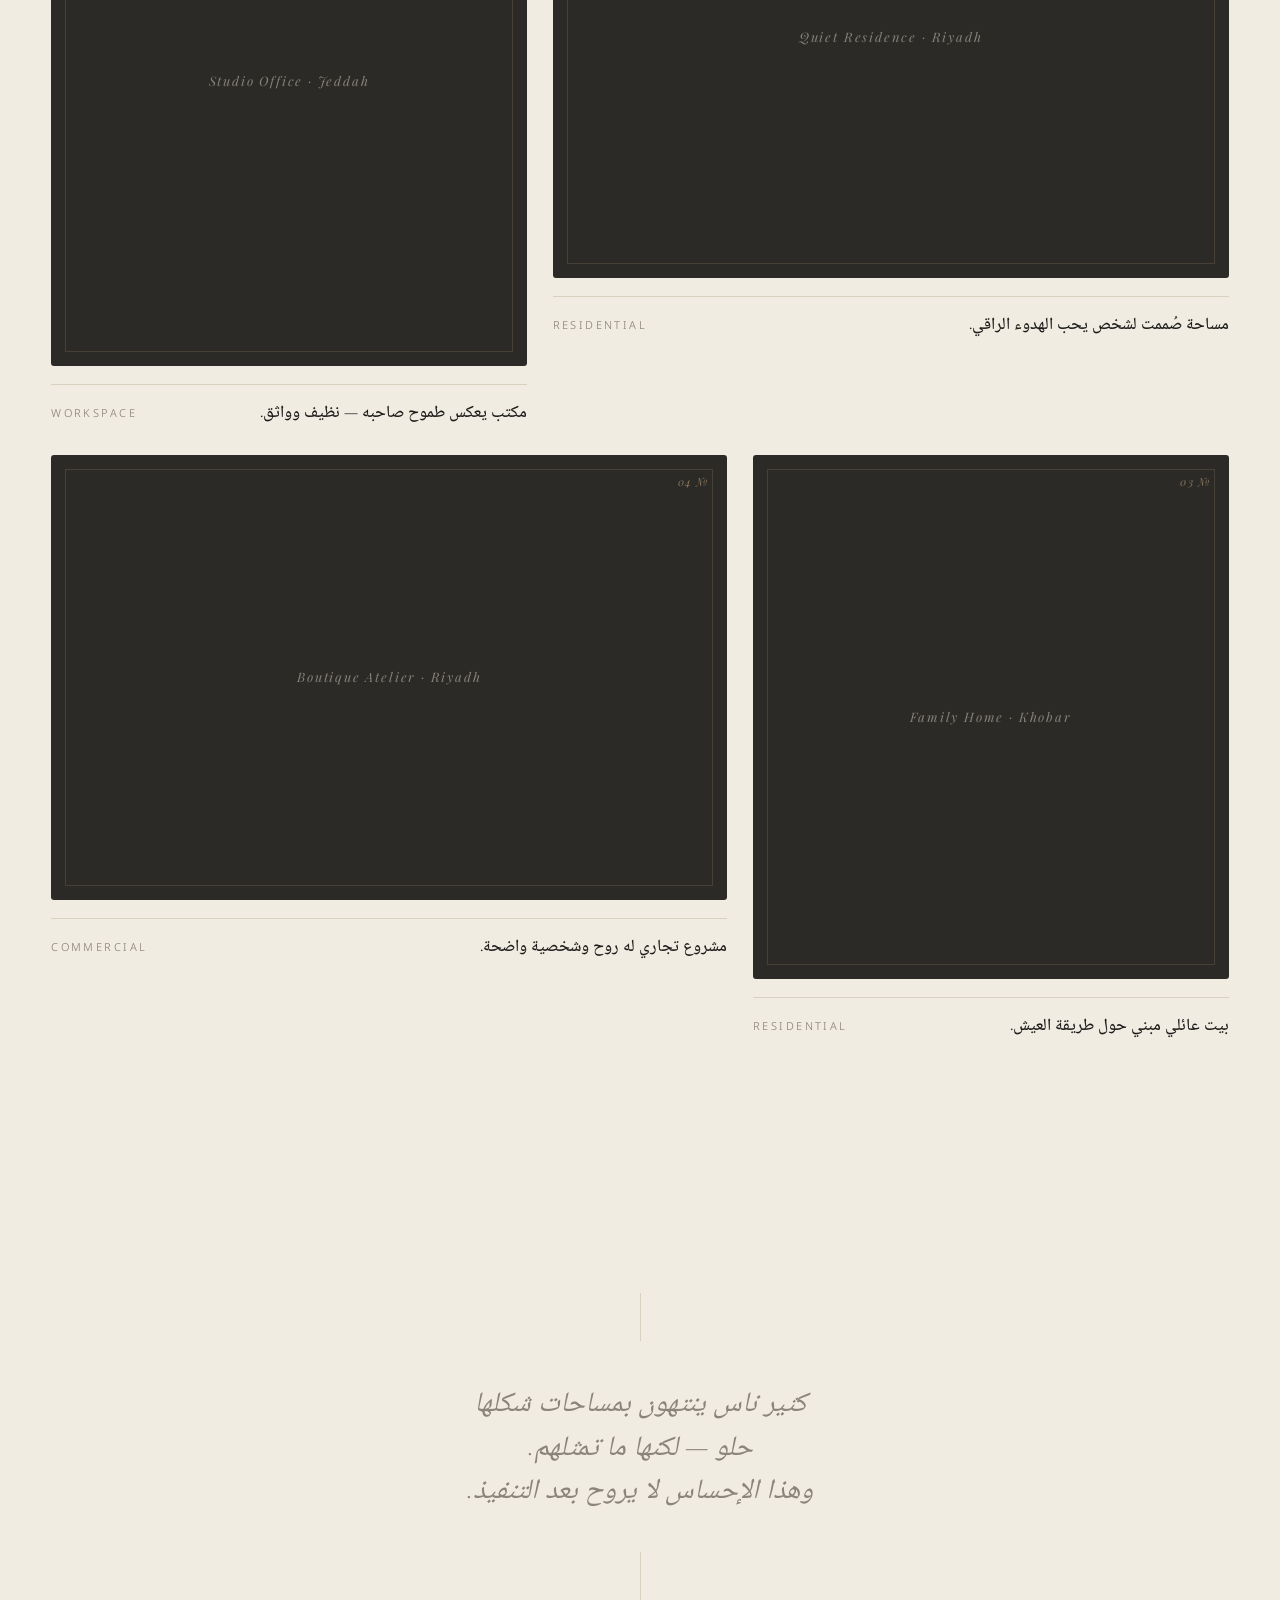
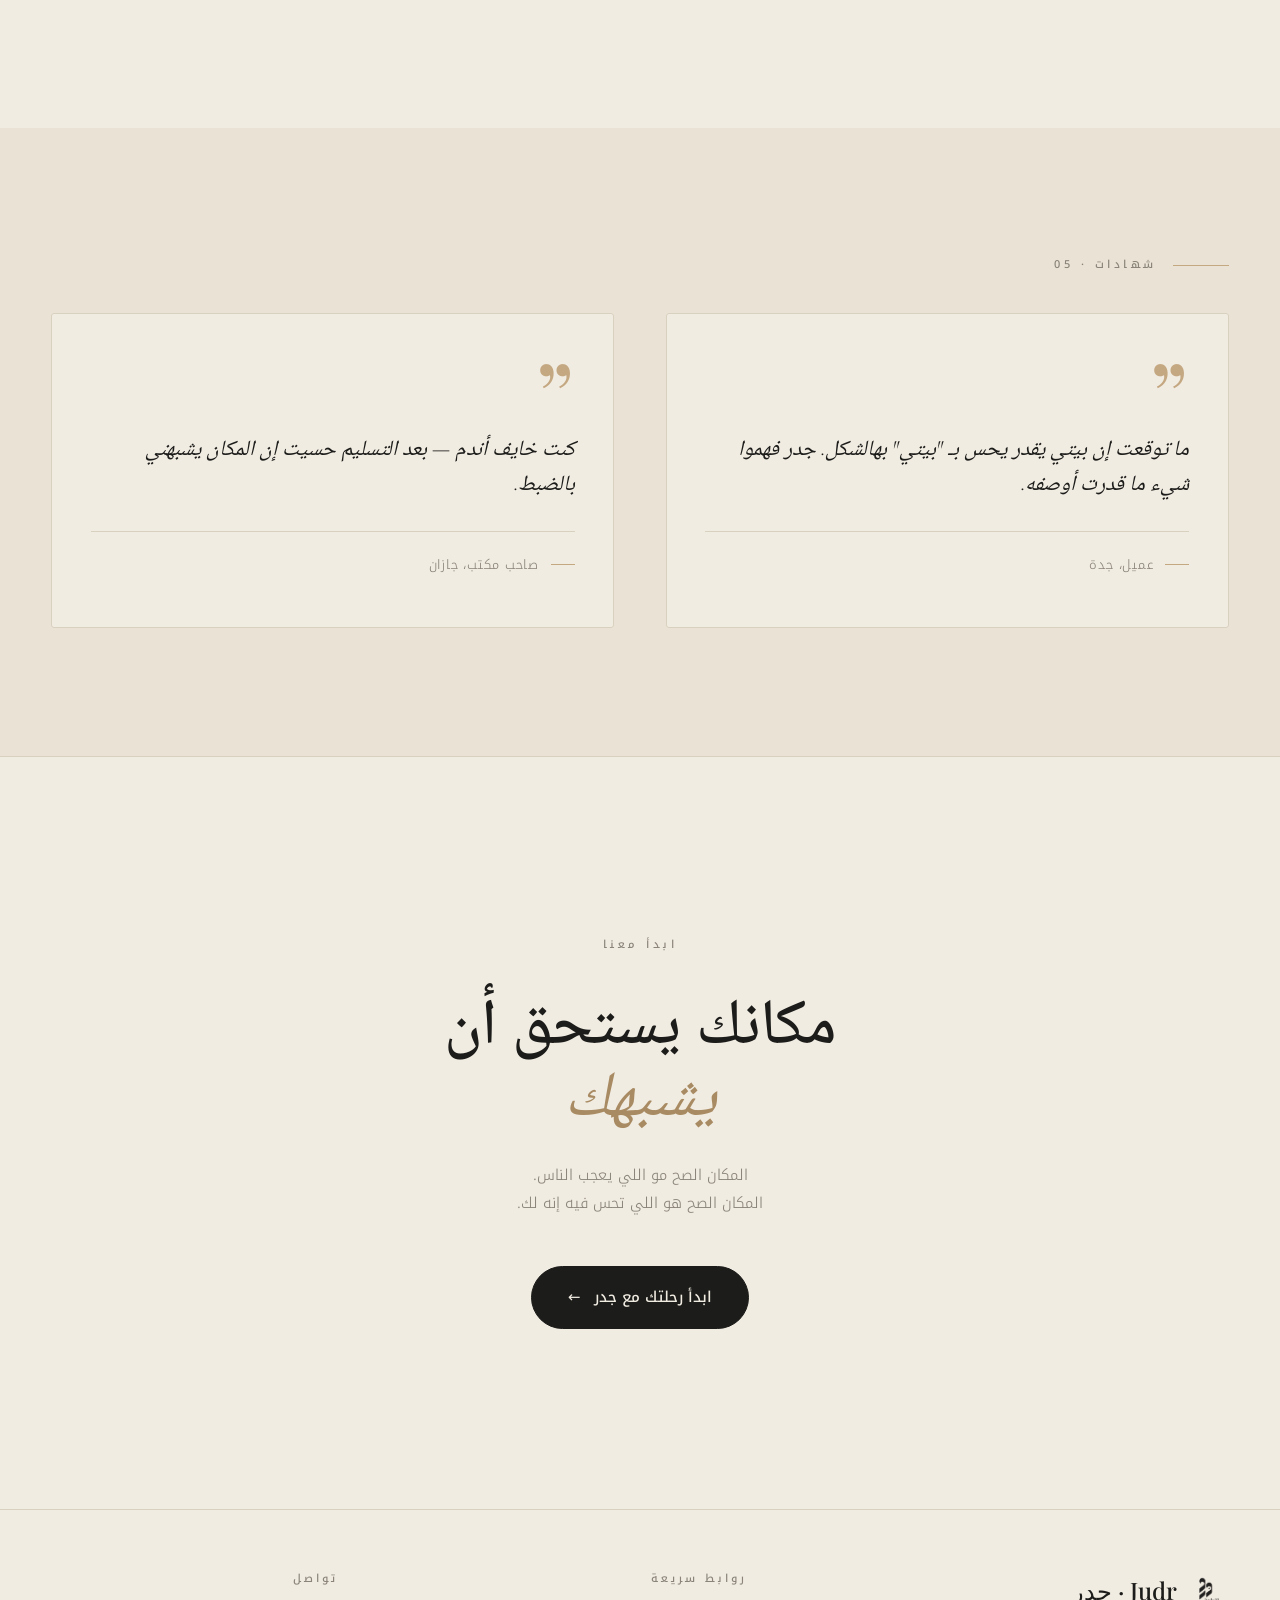
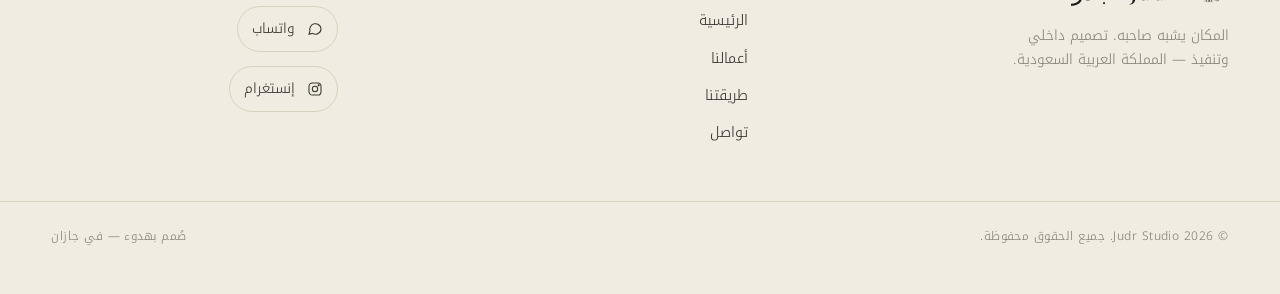
==== commit c5936581: "Update location references from Riyadh to Jazan" ====
--- a/Judr Landing v1.html
+++ b/Judr Landing v1.html
@@ -685,7 +685,7 @@
         <span class="eyebrow" style="display:block;margin-bottom:14px">نحن المرشد، مو البطل</span>
         <h2>إحنا نبدأ <em>منك أنت</em><br/>مو من الترند</h2>
         <p class="lede">نفهم إن القرار صعب. مشروع عمر، أو مكان تعيش فيه كل يوم — ما يستاهل تخاطر فيه. ولهذا جدر ما يبدأ بالتصميم قبل ما يفهمك.</p>
-        <p class="proof">عملنا مع مساحات سكنية وتجارية في الرياض وجدة والمنطقة الشرقية — وفي كل مشروع كان السؤال الأول: <em style="color:var(--ink-soft)">من هو صاحب هذا المكان؟</em></p>
+        <p class="proof">عملنا مع مساحات سكنية وتجارية في جازان والمنطقة الجنوبية — وفي كل مشروع كان السؤال الأول: <em style="color:var(--ink-soft)">من هو صاحب هذا المكان؟</em></p>
       </div>
     </div>
   </div>
@@ -731,7 +731,7 @@
         <div class="section-label"><span class="line"></span><span class="eyebrow">أعمال مختارة · 04</span></div>
         <h2 class="reveal">أعمال تعكس<br/><em style="font-style:italic;color:var(--gold-deep);font-weight:400">أصحابها</em></h2>
       </div>
-      <span class="meta">2023 — 2026 · الرياض، جدة، الخبر</span>
+      <span class="meta">2025 — 2026 · جازان</span>
     </div>
 
     <div class="work-grid">
@@ -787,7 +787,7 @@
       <div class="qcard reveal">
         <div class="mark">”</div>
         <blockquote>كنت خايف أندم — بعد التسليم حسيت إن المكان يشبهني بالضبط.</blockquote>
-        <div class="by"><span class="dash"></span><span>صاحب مكتب، الرياض</span></div>
+        <div class="by"><span class="dash"></span><span>صاحب مكتب، جازان</span></div>
       </div>
     </div>
   </div>
@@ -841,7 +841,7 @@
   </div>
   <div class="wrap foot-base">
     <span>© 2026 Judr Studio. جميع الحقوق محفوظة.</span>
-    <span>صُمم بهدوء — في الرياض</span>
+    <span>صُمم بهدوء — في جازان</span>
   </div>
 </footer>
 
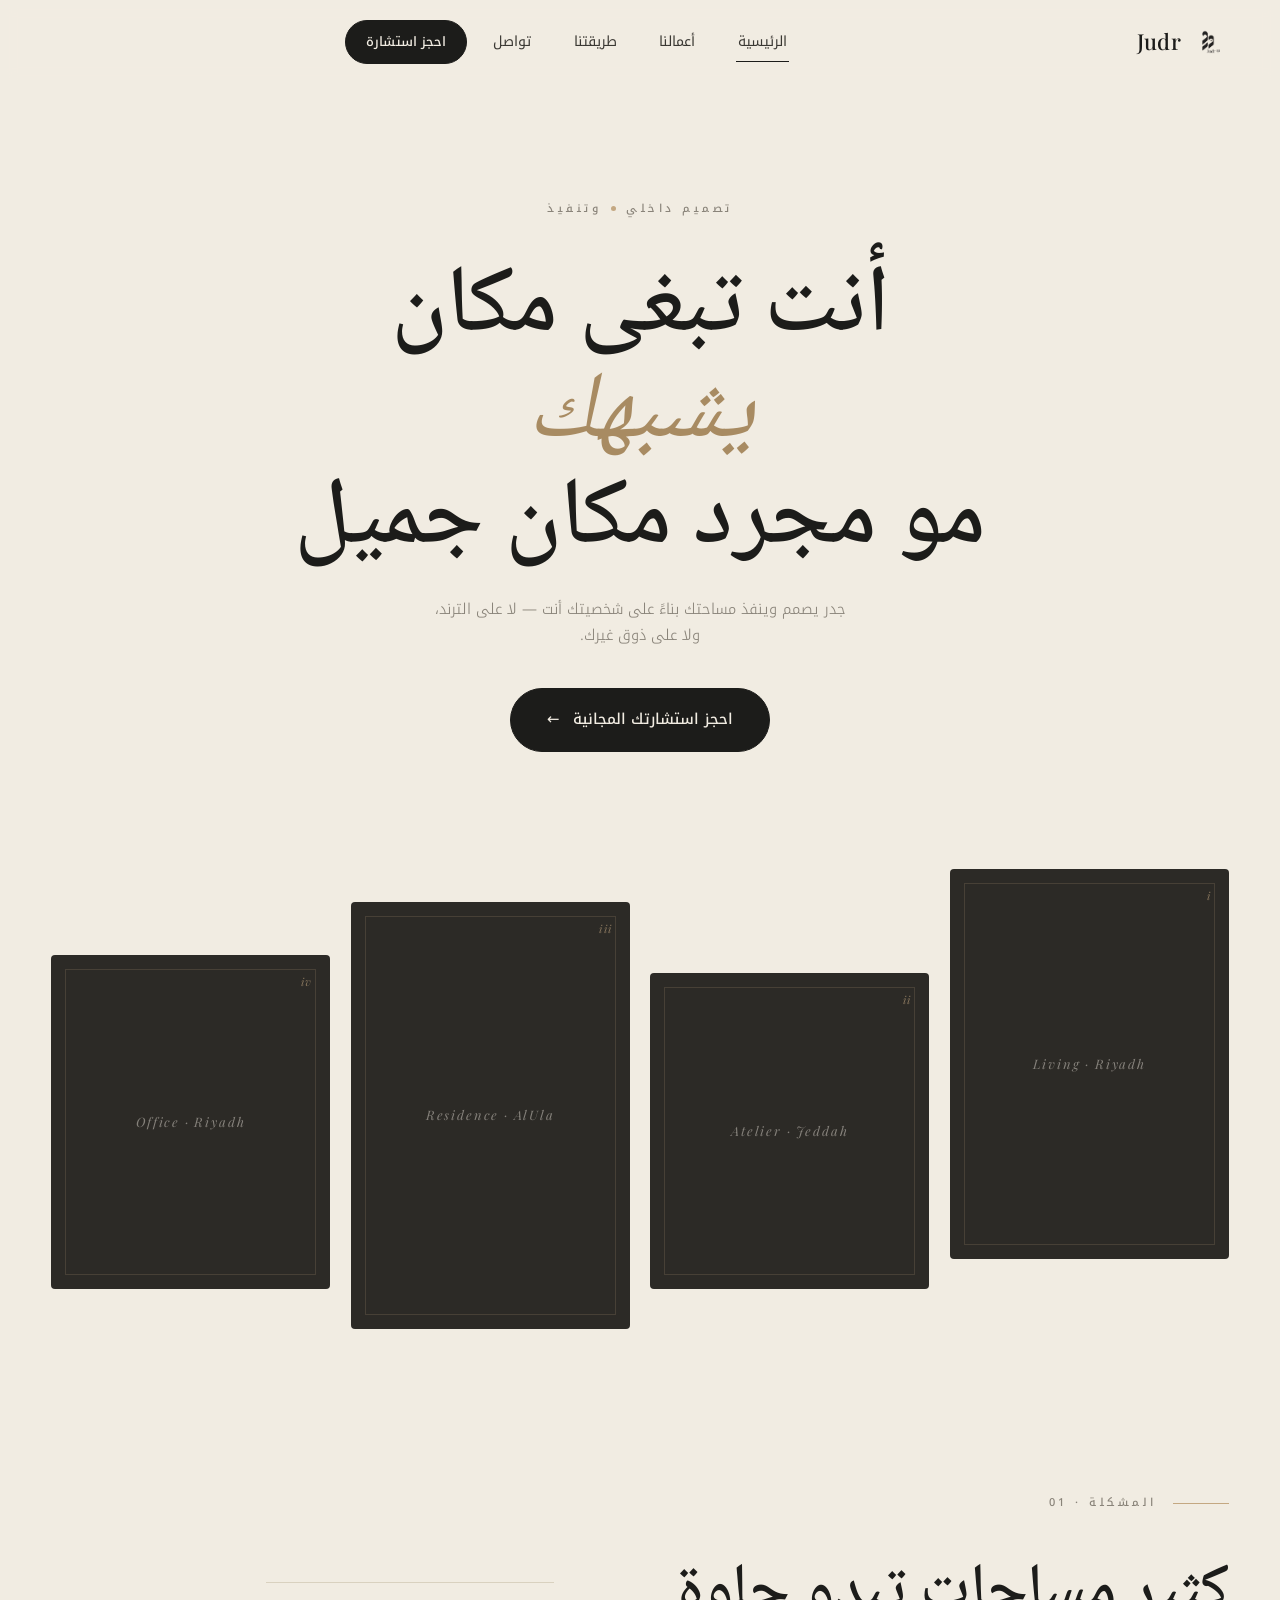
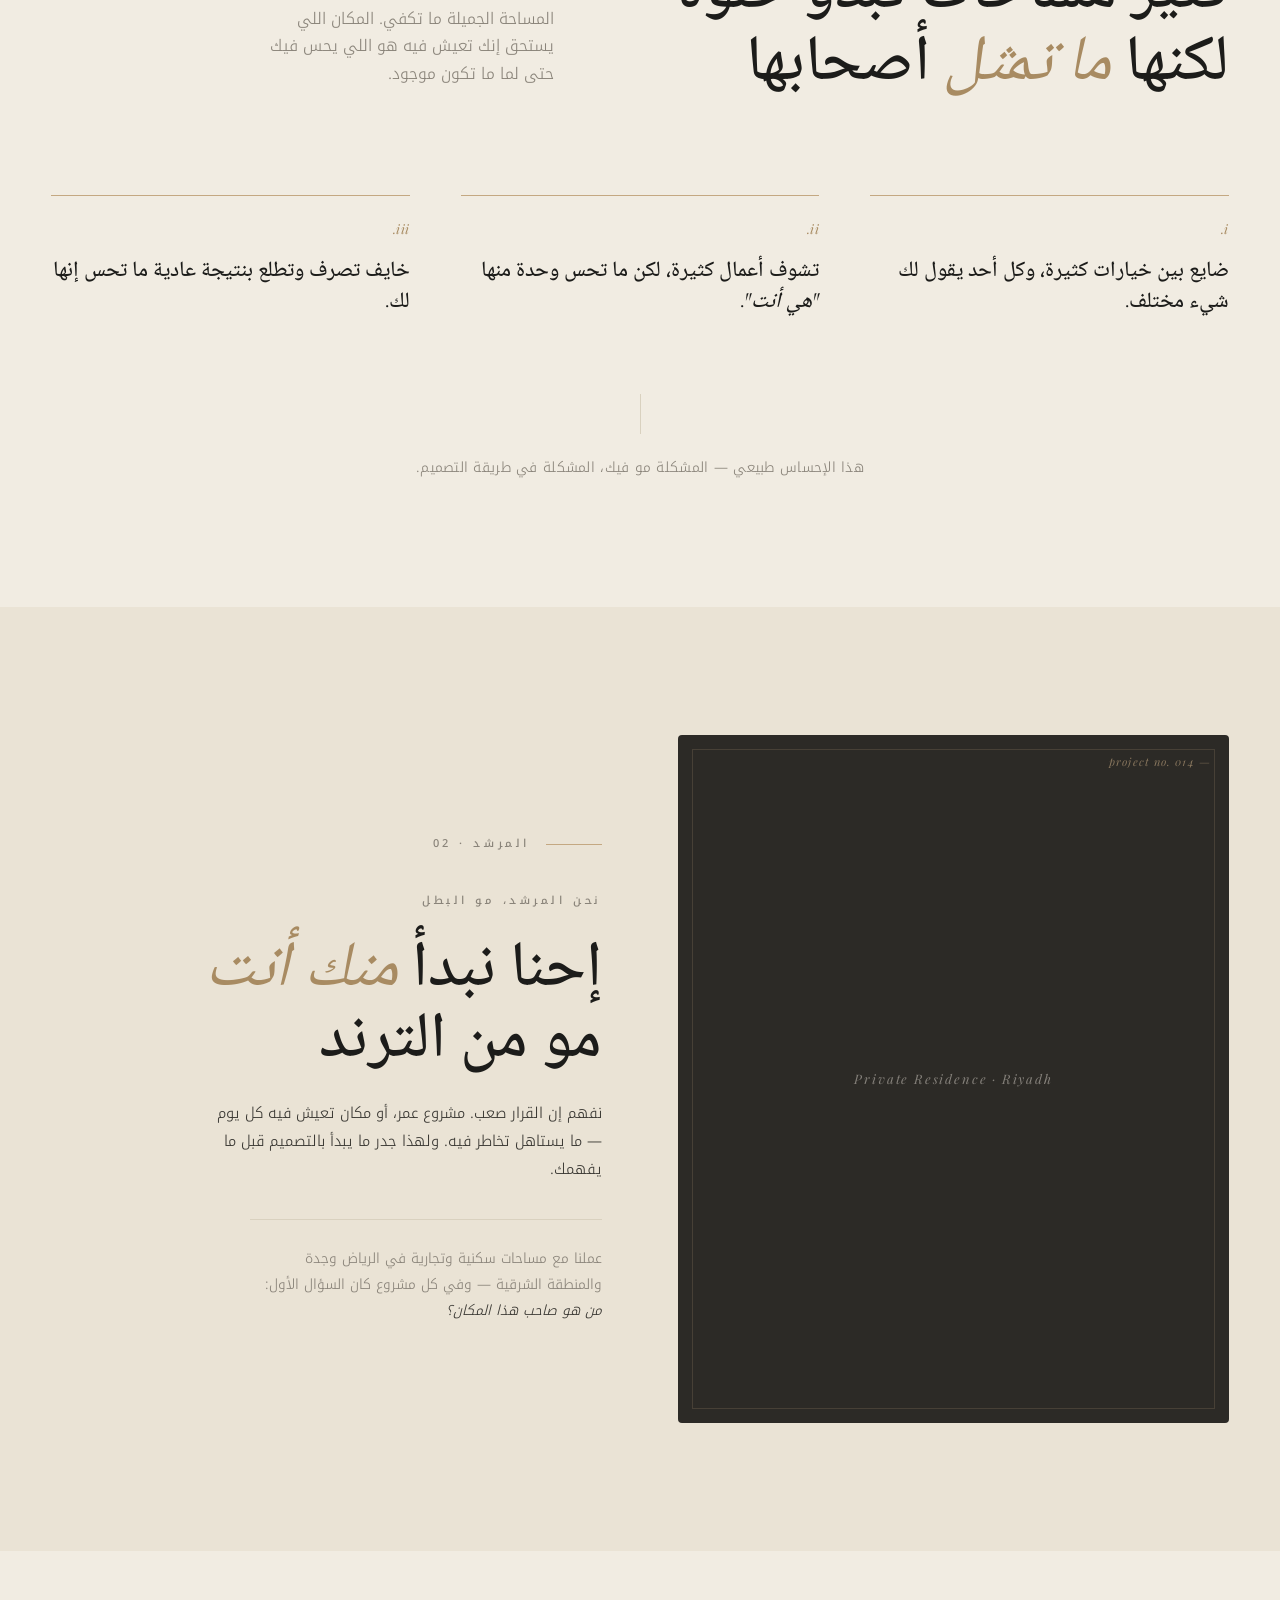
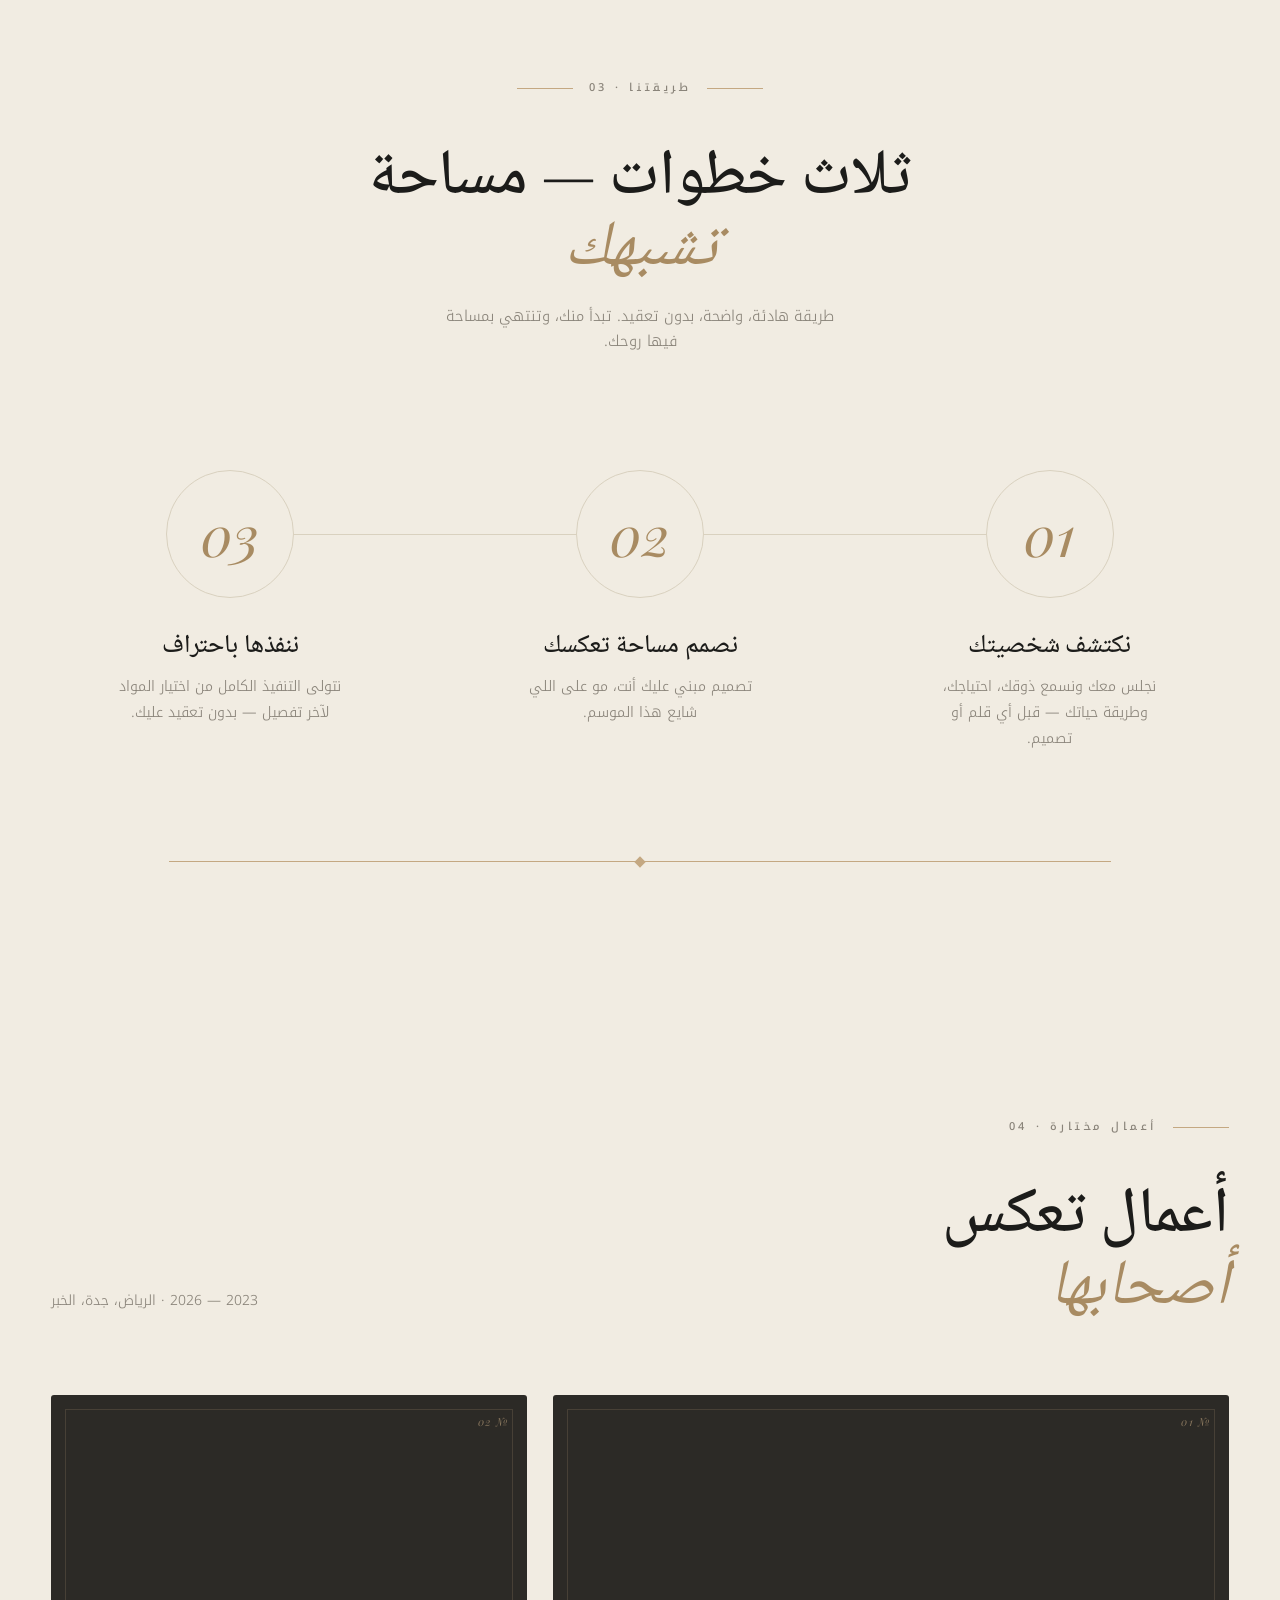
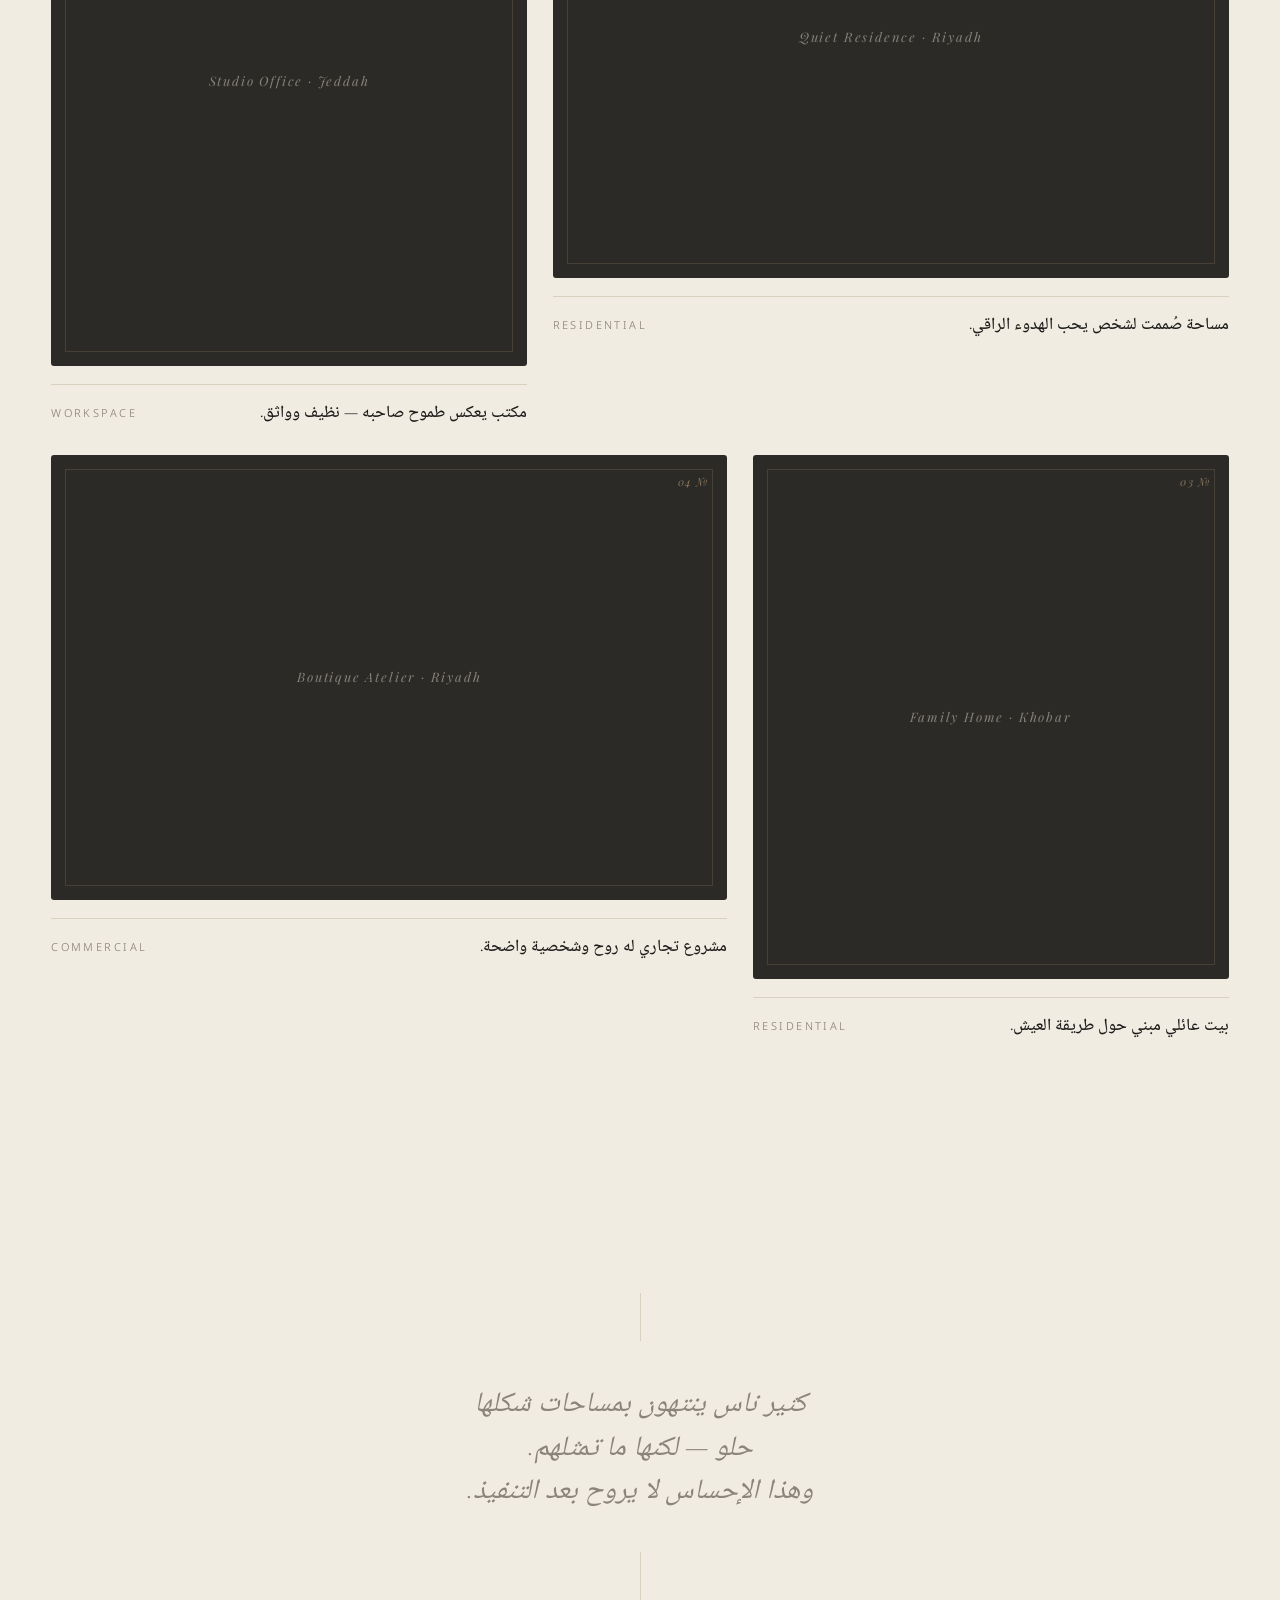
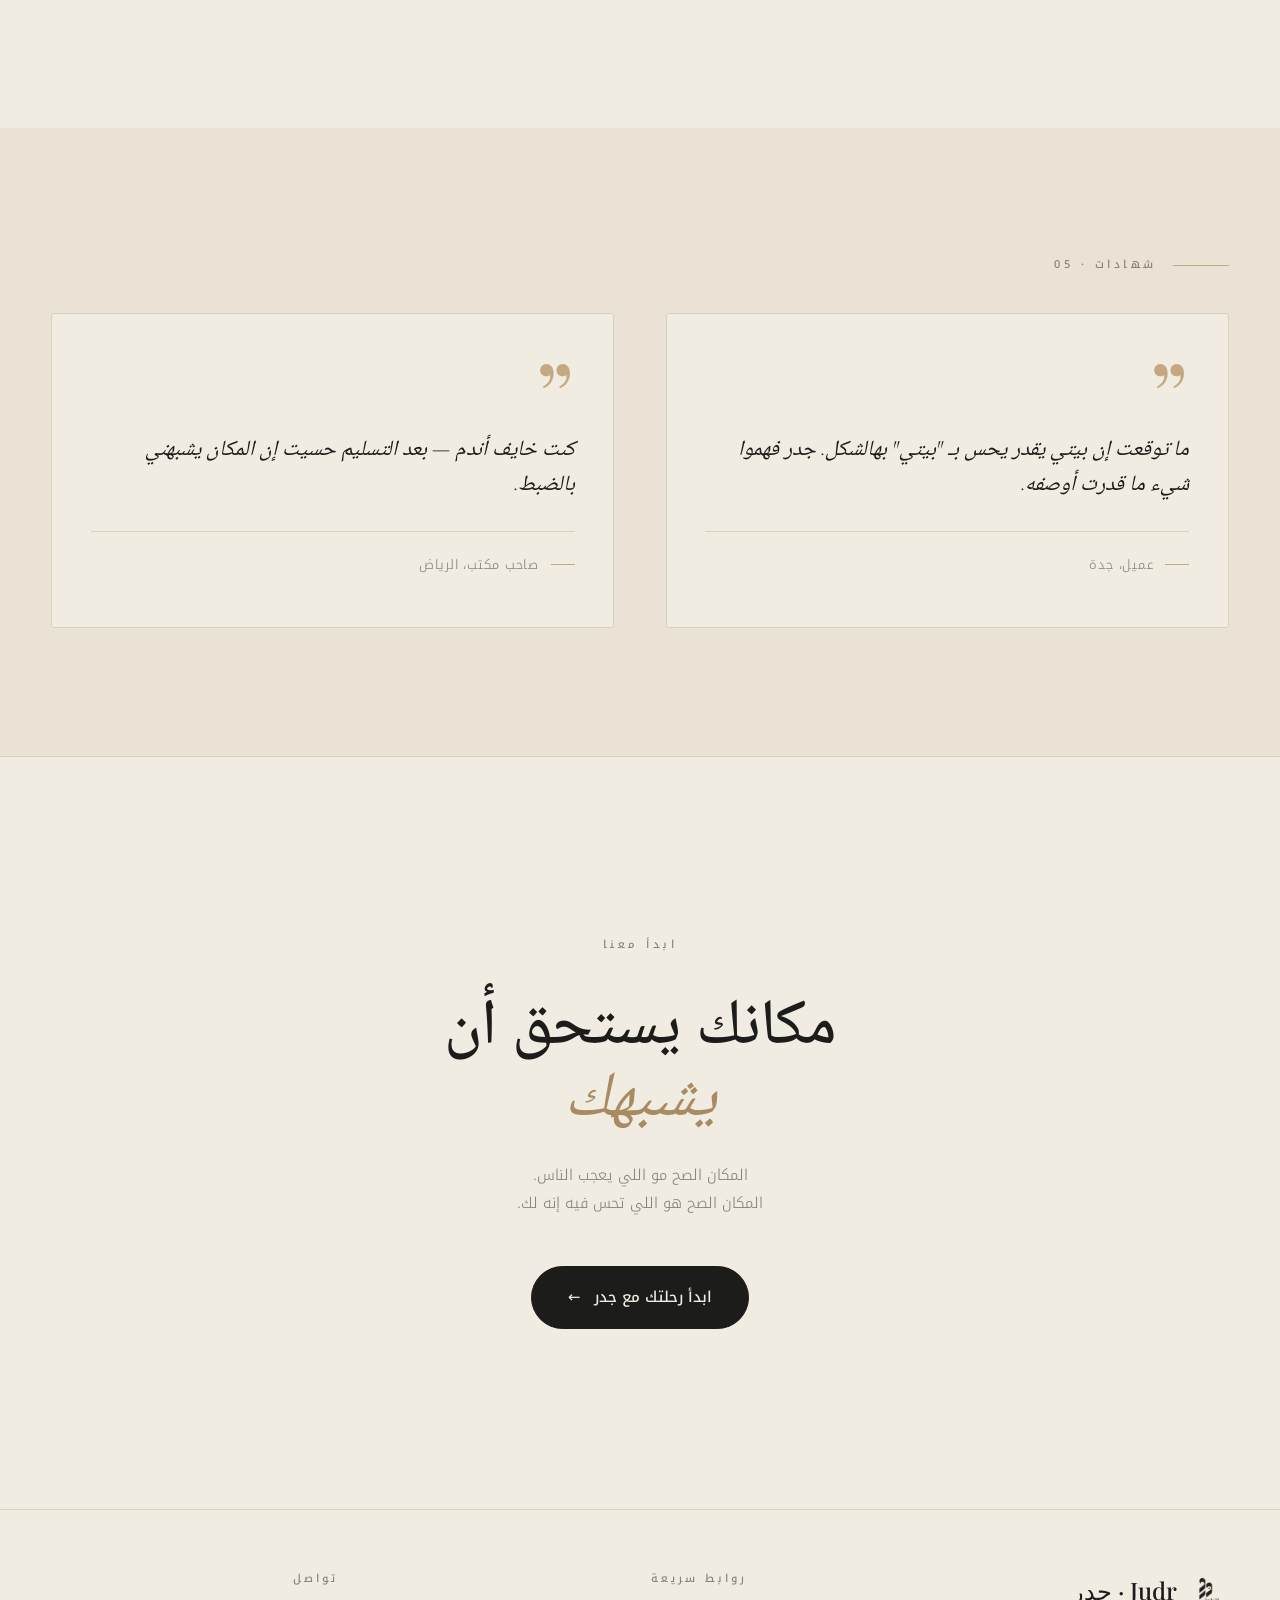
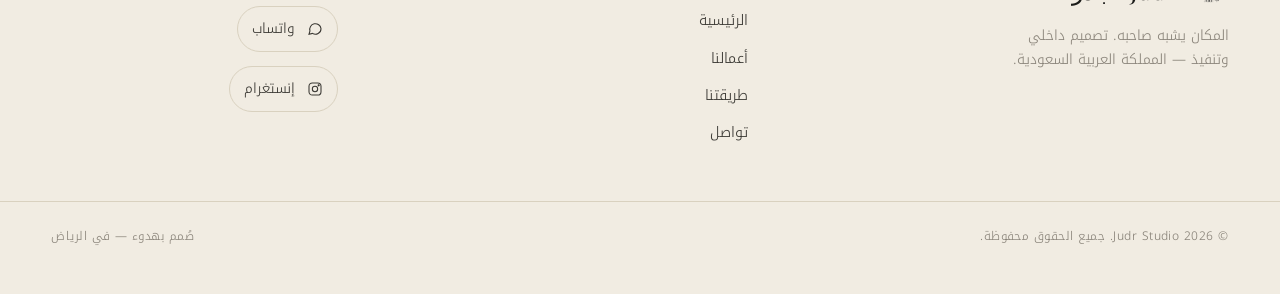
==== commit c59083f4: "Add files via upload" ====
--- a/Judr Landing v1.html
+++ b/Judr Landing v1.html
@@ -685,7 +685,7 @@
         <span class="eyebrow" style="display:block;margin-bottom:14px">نحن المرشد، مو البطل</span>
         <h2>إحنا نبدأ <em>منك أنت</em><br/>مو من الترند</h2>
         <p class="lede">نفهم إن القرار صعب. مشروع عمر، أو مكان تعيش فيه كل يوم — ما يستاهل تخاطر فيه. ولهذا جدر ما يبدأ بالتصميم قبل ما يفهمك.</p>
-        <p class="proof">عملنا مع مساحات سكنية وتجارية في جازان والمنطقة الجنوبية — وفي كل مشروع كان السؤال الأول: <em style="color:var(--ink-soft)">من هو صاحب هذا المكان؟</em></p>
+        <p class="proof">عملنا مع مساحات سكنية وتجارية في الرياض وجدة والمنطقة الشرقية — وفي كل مشروع كان السؤال الأول: <em style="color:var(--ink-soft)">من هو صاحب هذا المكان؟</em></p>
       </div>
     </div>
   </div>
@@ -731,7 +731,7 @@
         <div class="section-label"><span class="line"></span><span class="eyebrow">أعمال مختارة · 04</span></div>
         <h2 class="reveal">أعمال تعكس<br/><em style="font-style:italic;color:var(--gold-deep);font-weight:400">أصحابها</em></h2>
       </div>
-      <span class="meta">2025 — 2026 · جازان</span>
+      <span class="meta">2023 — 2026 · الرياض، جدة، الخبر</span>
     </div>
 
     <div class="work-grid">
@@ -787,7 +787,7 @@
       <div class="qcard reveal">
         <div class="mark">”</div>
         <blockquote>كنت خايف أندم — بعد التسليم حسيت إن المكان يشبهني بالضبط.</blockquote>
-        <div class="by"><span class="dash"></span><span>صاحب مكتب، جازان</span></div>
+        <div class="by"><span class="dash"></span><span>صاحب مكتب، الرياض</span></div>
       </div>
     </div>
   </div>
@@ -841,7 +841,7 @@
   </div>
   <div class="wrap foot-base">
     <span>© 2026 Judr Studio. جميع الحقوق محفوظة.</span>
-    <span>صُمم بهدوء — في جازان</span>
+    <span>صُمم بهدوء — في الرياض</span>
   </div>
 </footer>
 
